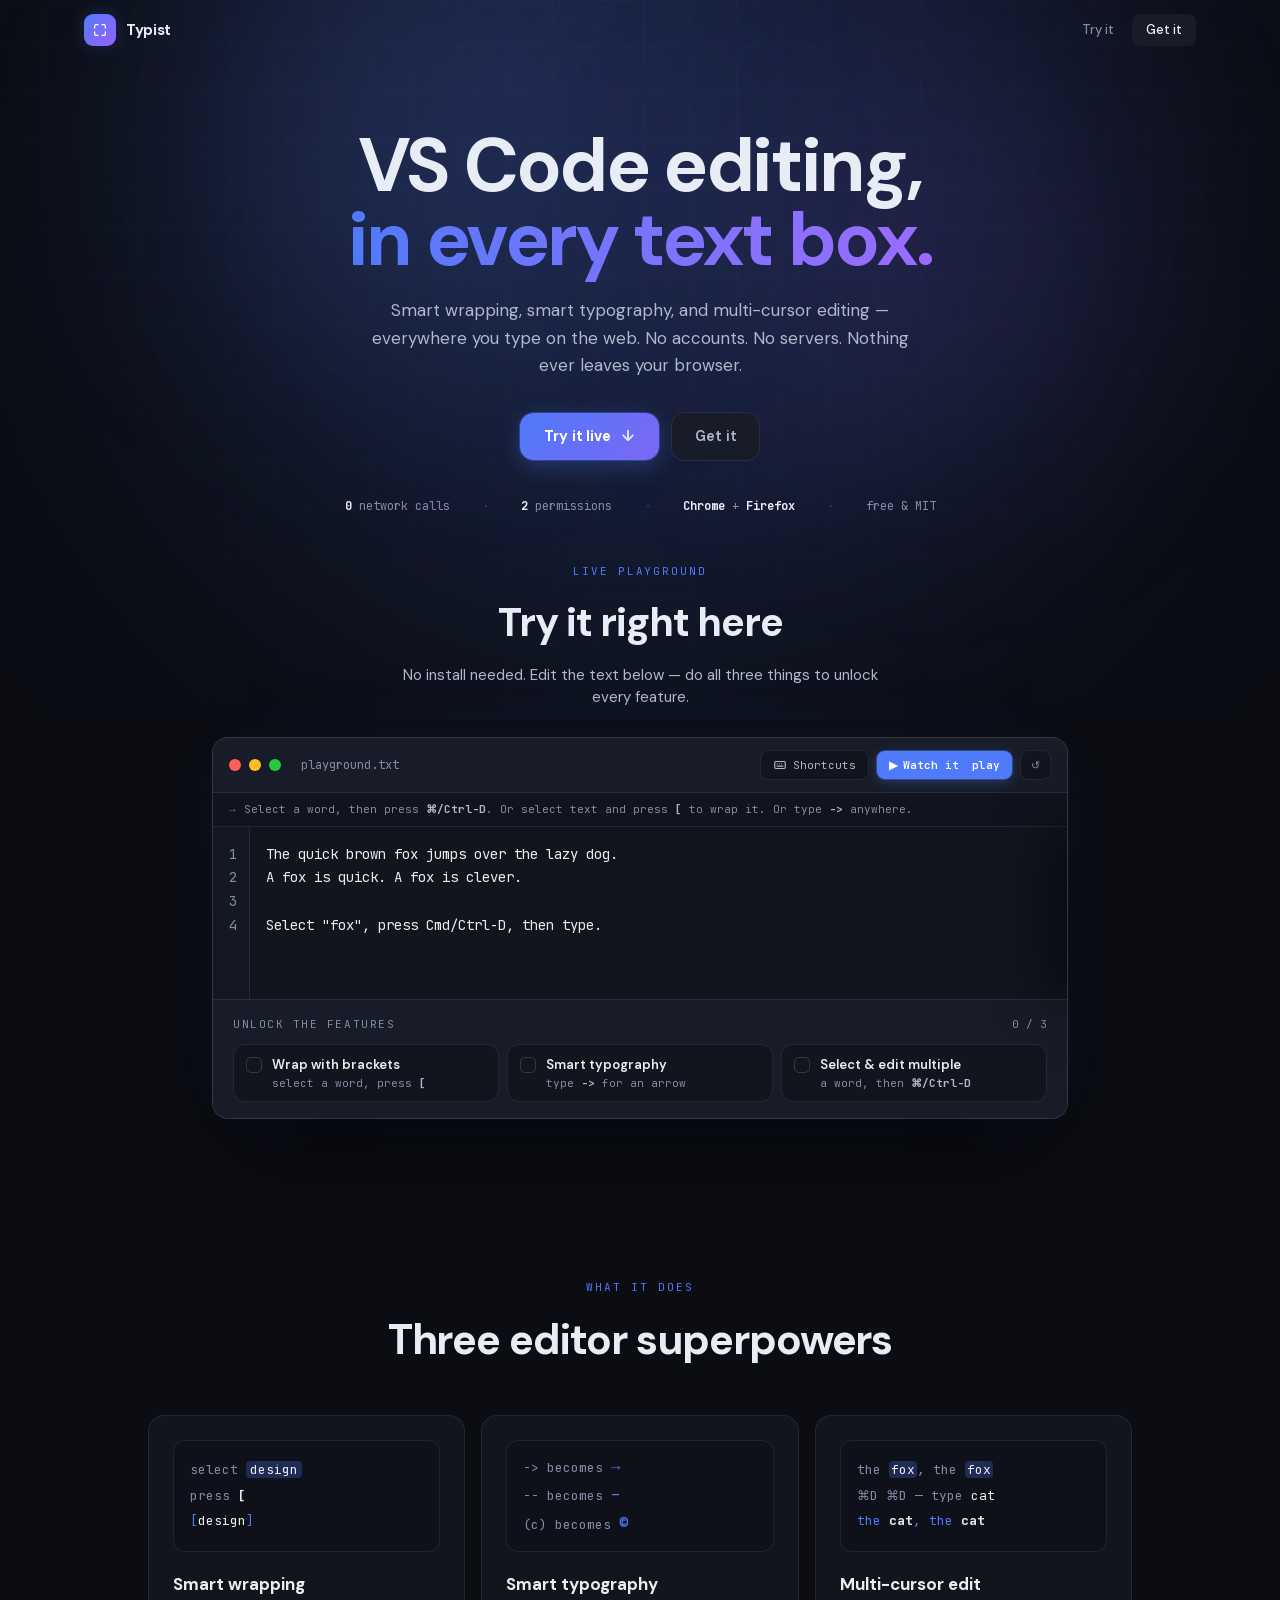
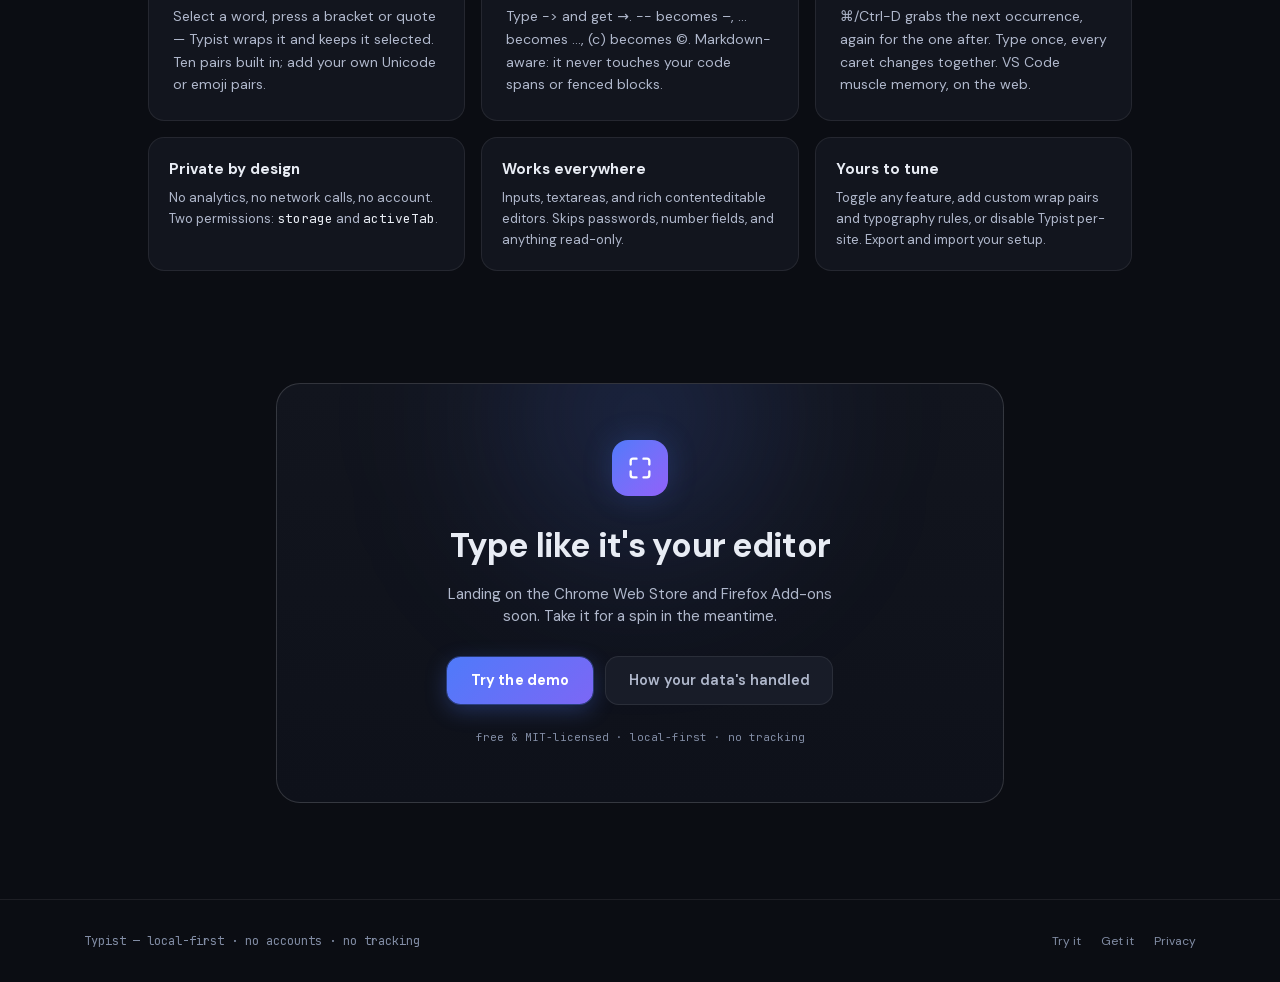
==== index.html @ 348fd944 "Deploy Typist landing page" ====
<!DOCTYPE html><html lang="en" class="scroll-smooth motion-reduce:scroll-auto"> <head><meta charset="utf-8"><meta name="viewport" content="width=device-width, initial-scale=1"><title>Typist — VS Code editing for every text box</title><meta name="description" content="A local-first browser extension that brings smart wrapping, smart typography, and multi-cursor editing to every text field on the web. Chrome + Firefox. No accounts, no tracking."><meta name="theme-color" content="#0b0d13"><meta name="color-scheme" content="dark"><link rel="canonical" href="https://typist.dananz.com/"><link rel="icon" type="image/svg+xml" href="/favicon.svg"><link rel="preload" as="font" type="font/woff2" href="/fonts/dm-sans.woff2" crossorigin><link rel="preload" as="font" type="font/woff2" href="/fonts/jetbrains-mono.woff2" crossorigin><meta property="og:type" content="website"><meta property="og:site_name" content="Typist"><meta property="og:url" content="https://typist.dananz.com/"><meta property="og:title" content="Typist — VS Code editing for every text box"><meta property="og:description" content="A local-first browser extension that brings smart wrapping, smart typography, and multi-cursor editing to every text field on the web. Chrome + Firefox. No accounts, no tracking."><meta property="og:image" content="https://typist.dananz.com/og.png"><meta property="og:image:type" content="image/png"><meta property="og:image:width" content="1200"><meta property="og:image:height" content="630"><meta property="og:image:alt" content="Typist — VS Code editing for every text box"><meta name="twitter:card" content="summary_large_image"><meta name="twitter:title" content="Typist — VS Code editing for every text box"><meta name="twitter:description" content="A local-first browser extension that brings smart wrapping, smart typography, and multi-cursor editing to every text field on the web. Chrome + Firefox. No accounts, no tracking."><meta name="twitter:image" content="https://typist.dananz.com/og.png"><script type="application/ld+json">{"@context":"https://schema.org","@type":"SoftwareApplication","name":"Typist","applicationCategory":"BrowserApplication","operatingSystem":"Chrome, Firefox","description":"A local-first browser extension that brings smart wrapping, smart typography, and multi-cursor editing to every text field on the web. Chrome + Firefox. No accounts, no tracking.","offers":{"@type":"Offer","price":"0","priceCurrency":"USD"}}</script><link rel="stylesheet" href="/_astro/Base.D3mKoc-8.css"><style>#demo-hl[data-astro-cid-tb5vpudz] mark{background:color-mix(in srgb,var(--color-accent) 32%,transparent);color:transparent;border-radius:3px;box-shadow:0 0 0 1px color-mix(in srgb,var(--color-accent) 45%,transparent)}.tp-task[data-astro-cid-tb5vpudz].is-done{border-color:color-mix(in srgb,var(--color-green) 38%,transparent);background:var(--color-green-soft)}.tp-task[data-astro-cid-tb5vpudz].is-done .tp-check[data-astro-cid-tb5vpudz]{background:var(--color-green);border-color:var(--color-green);color:#06231a;animation:tickPop .35s cubic-bezier(.34,1.56,.64,1)}.tp-task[data-astro-cid-tb5vpudz].is-done .tp-task-title[data-astro-cid-tb5vpudz]{color:var(--color-green)}#demo-tasks[data-astro-cid-tb5vpudz].all-done .tp-task[data-astro-cid-tb5vpudz]{opacity:.5;filter:saturate(.7)}.demo-keycap[data-astro-cid-tb5vpudz]{font-family:var(--font-mono);font-size:12px;color:var(--color-text-bright);background:var(--color-surface-3);border:1px solid var(--color-line-strong);border-radius:7px;padding:4px 8px;box-shadow:0 2px 6px #00000059,inset 0 1px #ffffff0f;animation:keyPop .3s ease both}.tp-mini-cta[data-astro-cid-tb5vpudz]{display:inline-flex;align-items:center;border-radius:.6rem;padding:.5rem .85rem;font-size:13px;font-weight:700;color:#fff;background:linear-gradient(135deg,var(--color-accent),#9061f9);box-shadow:0 4px 16px #4f7afa4d;transition:transform .2s}.tp-mini-cta[data-astro-cid-tb5vpudz]:hover{transform:translateY(-2px)}.tp-feature[data-astro-cid-j7pv25f6]:hover{box-shadow:0 1px #ffffff0d inset,0 24px 50px -28px #000000b3,0 0 40px -20px var(--color-accent-glow)}.tp-cta[data-astro-cid-j7pv25f6]{display:inline-flex;align-items:center;gap:.6rem;border-radius:.85rem;padding:.8rem 1.5rem;font-weight:700;font-size:14.5px;letter-spacing:.01em;color:#fff;background:linear-gradient(135deg,var(--color-accent),#7c67f5);box-shadow:0 0 0 1px #4f7afa59,0 6px 22px #4f7afa4d,0 1px 3px #0003;transition:transform .2s,box-shadow .2s,filter .2s}.tp-cta[data-astro-cid-j7pv25f6]:hover{transform:translateY(-2px);filter:brightness(1.08);box-shadow:0 0 0 1px #4f7afa73,0 10px 32px #4f7afa66,0 2px 6px #0000004d}.tp-cta[data-astro-cid-j7pv25f6]:active{transform:translateY(0)}.tp-cta-ghost[data-astro-cid-j7pv25f6]{display:inline-flex;align-items:center;gap:.5rem;border-radius:.85rem;padding:.8rem 1.4rem;font-weight:600;font-size:14.5px;color:var(--color-text);background:var(--color-surface-2);border:1px solid var(--color-line);transition:transform .2s,border-color .2s,color .2s}.tp-cta-ghost[data-astro-cid-j7pv25f6]:hover{border-color:var(--color-accent);color:var(--color-text-bright);transform:translateY(-2px)}
</style></head> <body class="relative overflow-x-hidden"> <!-- Ambient glow blooms --> <div class="pointer-events-none fixed inset-x-0 top-0 z-0 h-[720px] overflow-hidden"> <div class="absolute left-1/2 -top-64 h-[880px] w-[880px] -translate-x-1/2 rounded-full bg-accent/20 blur-[140px]"></div> <div class="absolute left-[16%] -top-24 h-[440px] w-[440px] rounded-full bg-accent-soft/12 blur-[120px]"></div> <div class="absolute right-[12%] top-16 h-[380px] w-[380px] rounded-full bg-[#9061f9]/10 blur-[120px]"></div> </div> <!-- Faint grid, radially masked --> <div class="pointer-events-none fixed inset-0 z-0 [background-image:linear-gradient(rgba(79,122,250,0.05)_1px,transparent_1px),linear-gradient(90deg,rgba(79,122,250,0.05)_1px,transparent_1px)] [background-size:46px_46px] [mask-image:radial-gradient(circle_at_50%_0%,#000_0%,transparent_72%)]"></div> <!-- Nav --> <nav data-nav class="fixed inset-x-0 top-0 z-50 transition-[background-color,backdrop-filter,border-color] duration-500 ease-[cubic-bezier(0.22,0.61,0.36,1)] border-b border-transparent"> <div class="mx-auto flex max-w-6xl items-center justify-between px-5 py-3.5"> <a href="#top" class="group flex items-center gap-2.5" aria-label="Typist home"> <span class="grid h-8 w-8 place-items-center rounded-[9px] bg-gradient-to-br from-accent to-[#9061f9] shadow-[0_0_18px_var(--color-accent-glow)]"> <svg viewBox="0 0 24 24" class="h-4 w-4" fill="none" stroke="#fff" stroke-width="2" stroke-linecap="round" stroke-linejoin="round"> <path d="M9 4H6a2 2 0 0 0-2 2v3M9 20H6a2 2 0 0 1-2-2v-3M15 4h3a2 2 0 0 1 2 2v3M15 20h3a2 2 0 0 0 2-2v-3"></path> </svg> </span> <span class="text-[15px] font-bold tracking-tight text-text-bright">Typist</span> </a> <div class="flex items-center gap-1.5 text-[13px] font-medium text-text-dim"> <a href="#try" class="rounded-lg px-3 py-1.5 transition-colors hover:text-text-bright">Try it</a> <a href="#get" class="rounded-lg bg-surface-2 px-3.5 py-1.5 text-text-bright transition-colors hover:bg-surface-3">Get it</a> </div> </div> </nav> <main class="relative z-10">   <header id="top" class="relative mx-auto max-w-4xl px-5 pb-2 pt-28 text-center sm:pt-32" data-astro-cid-j7pv25f6> <h1 class="animate-[fadeUp_0.7s_ease_0.05s_both] mx-auto max-w-3xl text-[clamp(2.5rem,7vw,4.7rem)] font-bold leading-[0.99] tracking-[-0.035em] text-text-bright" data-astro-cid-j7pv25f6>
VS Code editing,<br data-astro-cid-j7pv25f6> <span class="bg-gradient-to-r from-accent to-[#9a6bff] bg-clip-text text-transparent" data-astro-cid-j7pv25f6>in every text box.</span> </h1> <p class="animate-[fadeUp_0.7s_ease_0.16s_both] mx-auto mt-5 max-w-xl text-[16px] leading-relaxed text-text sm:text-[17px]" data-astro-cid-j7pv25f6>
Smart wrapping, smart typography, and multi-cursor editing — everywhere you
      type on the web. No accounts. No servers. Nothing ever leaves your browser.
</p> <div class="animate-[fadeUp_0.7s_ease_0.26s_both] mt-8 flex flex-wrap items-center justify-center gap-3" data-astro-cid-j7pv25f6> <a href="#try" class="tp-cta" data-astro-cid-j7pv25f6>
Try it live
<span class="opacity-80" data-astro-cid-j7pv25f6>↓</span> </a> <a href="#get" class="tp-cta-ghost" data-astro-cid-j7pv25f6>Get it</a> </div> <!-- stat proof strip --> <div class="animate-[fadeUp_0.7s_ease_0.36s_both] mt-9 flex flex-wrap items-center justify-center gap-x-8 gap-y-2 font-mono text-[12px] text-text-dim" data-astro-cid-j7pv25f6> <span data-astro-cid-j7pv25f6><b class="text-text-bright" data-astro-cid-j7pv25f6>0</b> network calls</span> <span class="text-line-strong" data-astro-cid-j7pv25f6>·</span> <span data-astro-cid-j7pv25f6><b class="text-text-bright" data-astro-cid-j7pv25f6>2</b> permissions</span> <span class="text-line-strong" data-astro-cid-j7pv25f6>·</span> <span data-astro-cid-j7pv25f6><b class="text-text-bright" data-astro-cid-j7pv25f6>Chrome</b> + <b class="text-text-bright" data-astro-cid-j7pv25f6>Firefox</b></span> <span class="text-line-strong" data-astro-cid-j7pv25f6>·</span> <span data-astro-cid-j7pv25f6>free &amp; MIT</span> </div> </header> <section id="try" class="relative z-10 mx-auto max-w-4xl px-5 pb-16 pt-6 sm:pt-10" data-astro-cid-tb5vpudz> <div class="mb-7 text-center" data-reveal data-astro-cid-tb5vpudz> <p class="mb-3 font-mono text-[11px] uppercase tracking-[0.18em] text-accent" data-astro-cid-tb5vpudz>Live playground</p> <h2 class="text-[clamp(26px,4vw,40px)] font-bold tracking-tight text-text-bright" data-astro-cid-tb5vpudz>
Try it right here
</h2> <p class="mx-auto mt-3 max-w-lg text-[15px] text-text" data-astro-cid-tb5vpudz>
No install needed. Edit the text below — do all three things to unlock every feature.
</p> </div> <div data-reveal class="overflow-hidden rounded-2xl border border-line-strong bg-surface shadow-[0_1px_0_rgba(255,255,255,0.04)_inset,0_40px_90px_-30px_rgba(0,0,0,0.8),0_0_70px_-30px_var(--color-accent-glow)]" data-astro-cid-tb5vpudz> <!-- window chrome / toolbar --> <div class="flex items-center gap-2 border-b border-line bg-surface-2 px-4 py-3" data-astro-cid-tb5vpudz> <span class="h-3 w-3 rounded-full bg-[#ff5f57]" data-astro-cid-tb5vpudz></span> <span class="h-3 w-3 rounded-full bg-[#febc2e]" data-astro-cid-tb5vpudz></span> <span class="h-3 w-3 rounded-full bg-[#28c840]" data-astro-cid-tb5vpudz></span> <span class="ms-3 hidden font-mono text-[12px] text-text-dim sm:inline" data-astro-cid-tb5vpudz>playground.txt</span> <div class="ms-auto flex items-center gap-2" data-astro-cid-tb5vpudz> <button id="demo-cheats-open" class="flex items-center gap-1.5 whitespace-nowrap rounded-lg border border-line bg-surface px-3 py-1.5 font-mono text-[11px] text-text transition-colors hover:border-line-strong hover:text-text-bright" data-astro-cid-tb5vpudz> <svg viewBox="0 0 24 24" class="h-3.5 w-3.5 flex-none" fill="none" stroke="currentColor" stroke-width="2" stroke-linecap="round" stroke-linejoin="round" data-astro-cid-tb5vpudz><rect x="3" y="6" width="18" height="12" rx="2" data-astro-cid-tb5vpudz></rect><path d="M7 10h.01M11 10h.01M15 10h.01M7 14h10" data-astro-cid-tb5vpudz></path></svg>
Shortcuts
</button> <button id="demo-play" class="flex items-center gap-1.5 whitespace-nowrap rounded-lg bg-accent px-3 py-1.5 font-mono text-[11px] font-semibold text-white shadow-[0_0_0_1px_rgba(79,122,250,0.4),0_3px_12px_rgba(79,122,250,0.3)] transition-all hover:bg-accent-soft hover:-translate-y-px" data-astro-cid-tb5vpudz>▶ <span class="hidden sm:inline" data-astro-cid-tb5vpudz>Watch it&nbsp;</span>play</button> <button id="demo-reset" class="rounded-lg border border-line bg-surface px-2.5 py-1.5 font-mono text-[11px] text-text-dim transition-colors hover:border-line-strong hover:text-text-bright" aria-label="Reset playground" data-astro-cid-tb5vpudz>↺</button> </div> </div> <!-- helper strip --> <div class="flex items-center gap-2 border-b border-line bg-surface/60 px-4 py-2 font-mono text-[11px] text-text-dim" data-astro-cid-tb5vpudz> <span class="text-accent" data-astro-cid-tb5vpudz>→</span> <span data-astro-cid-tb5vpudz>Select a word, then press <b class="text-text" data-astro-cid-tb5vpudz>⌘/Ctrl-D</b>. Or select text and press <b class="text-text" data-astro-cid-tb5vpudz>[</b> to wrap it. Or type <b class="text-text" data-astro-cid-tb5vpudz>-&gt;</b> anywhere.</span> </div> <!-- editor: gutter + surface --> <div id="demo-editor" class="relative flex h-[172px]" data-astro-cid-tb5vpudz> <div id="demo-gutter" aria-hidden="true" class="select-none overflow-hidden whitespace-pre border-e border-line bg-surface-2/40 py-4 pe-3 ps-4 text-end font-mono text-[14px] leading-[1.7] text-text-dim" data-astro-cid-tb5vpudz>1</div> <div class="relative flex-1" data-astro-cid-tb5vpudz> <div id="demo-hl" aria-hidden="true" class="pointer-events-none absolute inset-0 overflow-auto whitespace-pre p-4 font-mono text-[14px] leading-[1.7] text-transparent" data-astro-cid-tb5vpudz></div> <label for="demo-ta" class="sr-only" data-astro-cid-tb5vpudz>Interactive Typist playground editor</label> <textarea id="demo-ta" spellcheck="false" autocomplete="off" autocapitalize="off" wrap="off" class="absolute inset-0 resize-none overflow-auto whitespace-pre border-0 bg-transparent p-4 font-mono text-[14px] leading-[1.7] text-text-bright caret-accent outline-none focus-visible:ring-2 focus-visible:ring-inset focus-visible:ring-accent/40" data-astro-cid-tb5vpudz></textarea> <div id="demo-keys" class="pointer-events-none absolute bottom-3 end-4 flex gap-1.5" data-astro-cid-tb5vpudz></div> </div> <!-- shortcuts sidebar --> <div id="demo-cheats-bg" class="pointer-events-none absolute inset-0 z-10 bg-black/40 opacity-0 transition-opacity duration-300" data-astro-cid-tb5vpudz></div> <aside id="demo-cheats" class="absolute inset-y-0 end-0 z-20 flex w-[310px] max-w-[86%] translate-x-full flex-col border-s border-line-strong bg-surface-2 shadow-[-20px_0_50px_rgba(0,0,0,0.5)] transition-transform duration-300 motion-reduce:transition-none" data-astro-cid-tb5vpudz> <div class="flex items-center justify-between border-b border-line px-4 py-3" data-astro-cid-tb5vpudz> <span class="font-mono text-[11px] uppercase tracking-[0.14em] text-text-dim" data-astro-cid-tb5vpudz>Keyboard cheatsheet</span> <button id="demo-cheats-close" class="grid h-6 w-6 place-items-center rounded-md text-text-dim transition-colors hover:bg-surface-3 hover:text-text-bright" aria-label="Close shortcuts" data-astro-cid-tb5vpudz>✕</button> </div> <ul class="flex-1 overflow-auto p-2" data-astro-cid-tb5vpudz> <li class="rounded-lg px-3 py-2.5 transition-colors hover:bg-surface" data-astro-cid-tb5vpudz> <span class="block text-[12.5px] font-semibold text-text-bright" data-astro-cid-tb5vpudz>Wrap a selection</span> <span class="mt-0.5 block font-mono text-[12px] leading-relaxed text-accent" data-astro-cid-tb5vpudz>[  (  {  &lt;  &quot;  &#39;  `  *  _  ~</span> </li><li class="rounded-lg px-3 py-2.5 transition-colors hover:bg-surface" data-astro-cid-tb5vpudz> <span class="block text-[12.5px] font-semibold text-text-bright" data-astro-cid-tb5vpudz>Arrow · dash · ellipsis</span> <span class="mt-0.5 block font-mono text-[12px] leading-relaxed text-accent" data-astro-cid-tb5vpudz>-&gt;   --   ...</span> </li><li class="rounded-lg px-3 py-2.5 transition-colors hover:bg-surface" data-astro-cid-tb5vpudz> <span class="block text-[12.5px] font-semibold text-text-bright" data-astro-cid-tb5vpudz>Symbols</span> <span class="mt-0.5 block font-mono text-[12px] leading-relaxed text-accent" data-astro-cid-tb5vpudz>(c)  (r)  (tm)  =&gt;  &lt;=  &gt;=  !=</span> </li><li class="rounded-lg px-3 py-2.5 transition-colors hover:bg-surface" data-astro-cid-tb5vpudz> <span class="block text-[12.5px] font-semibold text-text-bright" data-astro-cid-tb5vpudz>Add next occurrence</span> <span class="mt-0.5 block font-mono text-[12px] leading-relaxed text-accent" data-astro-cid-tb5vpudz>⌘D  ·  Ctrl-D</span> </li><li class="rounded-lg px-3 py-2.5 transition-colors hover:bg-surface" data-astro-cid-tb5vpudz> <span class="block text-[12.5px] font-semibold text-text-bright" data-astro-cid-tb5vpudz>Edit every cursor</span> <span class="mt-0.5 block font-mono text-[12px] leading-relaxed text-accent" data-astro-cid-tb5vpudz>just type after ⌘D</span> </li><li class="rounded-lg px-3 py-2.5 transition-colors hover:bg-surface" data-astro-cid-tb5vpudz> <span class="block text-[12.5px] font-semibold text-text-bright" data-astro-cid-tb5vpudz>Cancel multi-cursor</span> <span class="mt-0.5 block font-mono text-[12px] leading-relaxed text-accent" data-astro-cid-tb5vpudz>Esc  ·  click  ·  arrows</span> </li> </ul> </aside> </div> <!-- checklist --> <div class="border-t border-line bg-surface-2 px-4 py-4 sm:px-5" data-astro-cid-tb5vpudz> <div class="mb-3 flex items-center justify-between" data-astro-cid-tb5vpudz> <span class="font-mono text-[11px] uppercase tracking-[0.14em] text-text-dim" data-astro-cid-tb5vpudz>Unlock the features</span> <span id="demo-progress" class="font-mono text-[11px] tabular-nums text-text-dim" data-astro-cid-tb5vpudz>0 / 3</span> </div> <ul id="demo-tasks" class="grid gap-2 sm:grid-cols-3" data-astro-cid-tb5vpudz> <li data-task="wrap" class="tp-task group flex items-start gap-2.5 rounded-xl border border-line bg-surface px-3 py-2.5 transition-all" data-astro-cid-tb5vpudz> <span class="tp-check mt-0.5 grid h-4 w-4 flex-none place-items-center rounded-[5px] border border-line-strong text-transparent transition-colors" data-astro-cid-tb5vpudz> <svg viewBox="0 0 16 16" class="h-3 w-3" fill="none" stroke="currentColor" stroke-width="2.4" stroke-linecap="round" stroke-linejoin="round" data-astro-cid-tb5vpudz><path d="M3 8.5l3.2 3.2L13 5" data-astro-cid-tb5vpudz></path></svg> </span> <span data-astro-cid-tb5vpudz> <span class="tp-task-title block text-[13px] font-semibold text-text-bright" data-astro-cid-tb5vpudz>Wrap with brackets</span> <span class="block font-mono text-[11px] text-text-dim" data-astro-cid-tb5vpudz>select a word, press <b class="text-text" data-astro-cid-tb5vpudz>[</b></span> </span> </li> <li data-task="typo" class="tp-task group flex items-start gap-2.5 rounded-xl border border-line bg-surface px-3 py-2.5 transition-all" data-astro-cid-tb5vpudz> <span class="tp-check mt-0.5 grid h-4 w-4 flex-none place-items-center rounded-[5px] border border-line-strong text-transparent transition-colors" data-astro-cid-tb5vpudz> <svg viewBox="0 0 16 16" class="h-3 w-3" fill="none" stroke="currentColor" stroke-width="2.4" stroke-linecap="round" stroke-linejoin="round" data-astro-cid-tb5vpudz><path d="M3 8.5l3.2 3.2L13 5" data-astro-cid-tb5vpudz></path></svg> </span> <span data-astro-cid-tb5vpudz> <span class="tp-task-title block text-[13px] font-semibold text-text-bright" data-astro-cid-tb5vpudz>Smart typography</span> <span class="block font-mono text-[11px] text-text-dim" data-astro-cid-tb5vpudz>type <b class="text-text" data-astro-cid-tb5vpudz>-&gt;</b> for an arrow</span> </span> </li> <li data-task="multi" class="tp-task group flex items-start gap-2.5 rounded-xl border border-line bg-surface px-3 py-2.5 transition-all" data-astro-cid-tb5vpudz> <span class="tp-check mt-0.5 grid h-4 w-4 flex-none place-items-center rounded-[5px] border border-line-strong text-transparent transition-colors" data-astro-cid-tb5vpudz> <svg viewBox="0 0 16 16" class="h-3 w-3" fill="none" stroke="currentColor" stroke-width="2.4" stroke-linecap="round" stroke-linejoin="round" data-astro-cid-tb5vpudz><path d="M3 8.5l3.2 3.2L13 5" data-astro-cid-tb5vpudz></path></svg> </span> <span data-astro-cid-tb5vpudz> <span class="tp-task-title block text-[13px] font-semibold text-text-bright" data-astro-cid-tb5vpudz>Select &amp; edit multiple</span> <span class="block font-mono text-[11px] text-text-dim" data-astro-cid-tb5vpudz>a word, then <b class="text-text" data-astro-cid-tb5vpudz>⌘/Ctrl-D</b></span> </span> </li> </ul> <!-- completion --> <div id="demo-done" class="mt-3 hidden items-center gap-3 rounded-xl border border-accent/40 bg-gradient-to-r from-accent/12 to-[#9061f9]/12 px-4 py-3" style="box-shadow: 0 0 0 1px rgba(79,122,250,0.15), 0 0 28px -6px var(--color-accent-glow)" data-astro-cid-tb5vpudz> <span class="grid h-8 w-8 flex-none place-items-center rounded-lg bg-gradient-to-br from-accent to-[#9061f9] text-white" data-astro-cid-tb5vpudz> <svg viewBox="0 0 24 24" class="h-4 w-4" fill="none" stroke="currentColor" stroke-width="2.6" stroke-linecap="round" stroke-linejoin="round" data-astro-cid-tb5vpudz><path d="M4 12.5l5 5L20 6" data-astro-cid-tb5vpudz></path></svg> </span> <div class="flex-1" data-astro-cid-tb5vpudz> <p class="text-[14px] font-bold text-text-bright" data-astro-cid-tb5vpudz>You're a Typist.</p> <p class="text-[12px] text-text-dim" data-astro-cid-tb5vpudz>That was all three. Now imagine it in every text box on the web.</p> </div> <a href="#get" class="tp-mini-cta flex-none" data-astro-cid-tb5vpudz>Get it →</a> </div> </div> </div> </section>  <script type="module" src="/_astro/Demo.astro_astro_type_script_index_0_lang.BzMo-uSx.js"></script>  <section id="features" class="relative mx-auto max-w-5xl px-5 py-16 sm:py-24" data-astro-cid-j7pv25f6> <div class="mb-11 text-center" data-reveal data-astro-cid-j7pv25f6> <p class="mb-3 font-mono text-[11px] uppercase tracking-[0.18em] text-accent" data-astro-cid-j7pv25f6>What it does</p> <h2 class="text-[clamp(26px,4vw,42px)] font-bold tracking-tight text-text-bright" data-astro-cid-j7pv25f6>
Three editor superpowers
</h2> </div> <div class="grid gap-4 md:grid-cols-3" data-astro-cid-j7pv25f6> <article data-reveal style="--reveal-delay:0ms" class="tp-feature group flex flex-col rounded-2xl border border-line bg-surface p-6 transition-all duration-300 hover:-translate-y-1 hover:border-accent/40" data-astro-cid-j7pv25f6> <div class="mb-5 h-28 overflow-hidden rounded-xl border border-line bg-bg-2 p-4 font-mono text-[13px]" data-astro-cid-j7pv25f6> <div class="flex h-full flex-col justify-center gap-1.5 text-text" data-astro-cid-j7pv25f6> <span class="text-text-dim" data-astro-cid-j7pv25f6>select <span class="rounded bg-accent/25 px-1 text-text-bright" data-astro-cid-j7pv25f6>design</span></span> <span class="text-text-dim" data-astro-cid-j7pv25f6>press <b class="text-text-bright" data-astro-cid-j7pv25f6>[</b></span> <span class="text-accent" data-astro-cid-j7pv25f6>[<span class="text-text-bright" data-astro-cid-j7pv25f6>design</span>]</span> </div>   </div> <h3 class="mb-2 text-[17px] font-bold text-text-bright" data-astro-cid-j7pv25f6>Smart wrapping</h3> <p class="text-[14px] leading-relaxed text-text" data-astro-cid-j7pv25f6>Select a word, press a bracket or quote — Typist wraps it and keeps it selected. Ten pairs built in; add your own Unicode or emoji pairs.</p> </article><article data-reveal style="--reveal-delay:70ms" class="tp-feature group flex flex-col rounded-2xl border border-line bg-surface p-6 transition-all duration-300 hover:-translate-y-1 hover:border-accent/40" data-astro-cid-j7pv25f6> <div class="mb-5 h-28 overflow-hidden rounded-xl border border-line bg-bg-2 p-4 font-mono text-[13px]" data-astro-cid-j7pv25f6>  <div class="flex h-full flex-col justify-center gap-1.5 text-text" data-astro-cid-j7pv25f6> <span data-astro-cid-j7pv25f6><span class="text-text-dim" data-astro-cid-j7pv25f6>-&gt;</span> <span class="text-text-dim" data-astro-cid-j7pv25f6>becomes</span> <span class="text-accent text-[15px]" data-astro-cid-j7pv25f6>→</span></span> <span data-astro-cid-j7pv25f6><span class="text-text-dim" data-astro-cid-j7pv25f6>--</span> <span class="text-text-dim" data-astro-cid-j7pv25f6>becomes</span> <span class="text-accent text-[15px]" data-astro-cid-j7pv25f6>–</span></span> <span data-astro-cid-j7pv25f6><span class="text-text-dim" data-astro-cid-j7pv25f6>(c)</span> <span class="text-text-dim" data-astro-cid-j7pv25f6>becomes</span> <span class="text-accent text-[15px]" data-astro-cid-j7pv25f6>©</span></span> </div>  </div> <h3 class="mb-2 text-[17px] font-bold text-text-bright" data-astro-cid-j7pv25f6>Smart typography</h3> <p class="text-[14px] leading-relaxed text-text" data-astro-cid-j7pv25f6>Type -&gt; and get →. -- becomes –, ... becomes …, (c) becomes ©. Markdown-aware: it never touches your code spans or fenced blocks.</p> </article><article data-reveal style="--reveal-delay:140ms" class="tp-feature group flex flex-col rounded-2xl border border-line bg-surface p-6 transition-all duration-300 hover:-translate-y-1 hover:border-accent/40" data-astro-cid-j7pv25f6> <div class="mb-5 h-28 overflow-hidden rounded-xl border border-line bg-bg-2 p-4 font-mono text-[13px]" data-astro-cid-j7pv25f6>   <div class="flex h-full flex-col justify-center gap-1.5" data-astro-cid-j7pv25f6> <span class="text-text-dim" data-astro-cid-j7pv25f6>the <span class="rounded bg-accent/25 px-0.5 text-text-bright" data-astro-cid-j7pv25f6>fox</span>, the <span class="rounded bg-accent/25 px-0.5 text-text-bright" data-astro-cid-j7pv25f6>fox</span></span> <span class="text-text-dim" data-astro-cid-j7pv25f6>⌘D ⌘D — type <span class="text-text-bright" data-astro-cid-j7pv25f6>cat</span></span> <span class="text-accent" data-astro-cid-j7pv25f6>the <b class="text-text-bright" data-astro-cid-j7pv25f6>cat</b>, the <b class="text-text-bright" data-astro-cid-j7pv25f6>cat</b></span> </div> </div> <h3 class="mb-2 text-[17px] font-bold text-text-bright" data-astro-cid-j7pv25f6>Multi-cursor edit</h3> <p class="text-[14px] leading-relaxed text-text" data-astro-cid-j7pv25f6>⌘/Ctrl-D grabs the next occurrence, again for the one after. Type once, every caret changes together. VS Code muscle memory, on the web.</p> </article> </div> <!-- secondary row --> <div class="mt-4 grid gap-4 sm:grid-cols-3" data-astro-cid-j7pv25f6> <div data-reveal class="rounded-2xl border border-line bg-surface p-5" data-astro-cid-j7pv25f6> <h3 class="mb-1.5 text-[15px] font-bold text-text-bright" data-astro-cid-j7pv25f6>Private by design</h3> <p class="text-[13px] leading-relaxed text-text" data-astro-cid-j7pv25f6>No analytics, no network calls, no account. Two permissions: <span class="font-mono text-text-bright" data-astro-cid-j7pv25f6>storage</span> and <span class="font-mono text-text-bright" data-astro-cid-j7pv25f6>activeTab</span>.</p> </div> <div data-reveal style="--reveal-delay:70ms" class="rounded-2xl border border-line bg-surface p-5" data-astro-cid-j7pv25f6> <h3 class="mb-1.5 text-[15px] font-bold text-text-bright" data-astro-cid-j7pv25f6>Works everywhere</h3> <p class="text-[13px] leading-relaxed text-text" data-astro-cid-j7pv25f6>Inputs, textareas, and rich contenteditable editors. Skips passwords, number fields, and anything read-only.</p> </div> <div data-reveal style="--reveal-delay:140ms" class="rounded-2xl border border-line bg-surface p-5" data-astro-cid-j7pv25f6> <h3 class="mb-1.5 text-[15px] font-bold text-text-bright" data-astro-cid-j7pv25f6>Yours to tune</h3> <p class="text-[13px] leading-relaxed text-text" data-astro-cid-j7pv25f6>Toggle any feature, add custom wrap pairs and typography rules, or disable Typist per-site. Export and import your setup.</p> </div> </div> </section>  <section id="get" class="relative mx-auto max-w-3xl px-5 pb-24 pt-4" data-astro-cid-j7pv25f6> <div data-reveal class="relative overflow-hidden rounded-3xl border border-line-strong bg-gradient-to-b from-surface to-bg-2 px-6 py-14 text-center" data-astro-cid-j7pv25f6> <div class="pointer-events-none absolute inset-x-0 -top-24 mx-auto h-64 w-64 rounded-full bg-accent/20 blur-[90px]" data-astro-cid-j7pv25f6></div> <div class="relative" data-astro-cid-j7pv25f6> <span class="mx-auto mb-6 grid h-14 w-14 place-items-center rounded-2xl bg-gradient-to-br from-accent to-[#9061f9] shadow-[0_0_30px_var(--color-accent-glow)]" style="animation: logoPulse 4s ease-in-out infinite" data-astro-cid-j7pv25f6> <svg viewBox="0 0 24 24" class="h-7 w-7" fill="none" stroke="#fff" stroke-width="2" stroke-linecap="round" stroke-linejoin="round" data-astro-cid-j7pv25f6> <path d="M9 4H6a2 2 0 0 0-2 2v3M9 20H6a2 2 0 0 1-2-2v-3M15 4h3a2 2 0 0 1 2 2v3M15 20h3a2 2 0 0 0 2-2v-3" data-astro-cid-j7pv25f6></path> </svg> </span> <h2 class="mx-auto max-w-md text-[clamp(24px,4vw,34px)] font-bold tracking-tight text-text-bright" data-astro-cid-j7pv25f6>
Type like it's your editor
</h2> <p class="mx-auto mt-3 max-w-sm text-[15px] text-text" data-astro-cid-j7pv25f6>
Landing on the Chrome Web Store and Firefox Add-ons soon. Take it for a
          spin in the meantime.
</p> <div class="mt-7 flex flex-wrap items-center justify-center gap-3" data-astro-cid-j7pv25f6> <a href="#try" class="tp-cta" data-astro-cid-j7pv25f6>Try the demo</a> <a href="/privacy" class="tp-cta-ghost" data-astro-cid-j7pv25f6>How your data's handled</a> </div> <p class="mt-6 font-mono text-[11px] text-text-dim" data-astro-cid-j7pv25f6>free &amp; MIT-licensed · local-first · no tracking</p> </div> </div> </section>  </main> <footer class="relative z-10 border-t border-line"> <div class="mx-auto flex max-w-6xl flex-col items-center justify-between gap-3 px-5 py-8 text-[12px] text-text-dim sm:flex-row"> <span class="font-mono">Typist — local-first · no accounts · no tracking</span> <div class="flex items-center gap-5"> <a href="#try" class="transition-colors hover:text-text-bright">Try it</a> <a href="#get" class="transition-colors hover:text-text-bright">Get it</a> <a href="/privacy" class="transition-colors hover:text-text-bright">Privacy</a> </div> </div> </footer> <!-- Nav blur on scroll --> <script>
      ;(function () {
        var nav = document.querySelector("[data-nav]")
        if (!nav) return
        var update = function () {
          var s = window.scrollY > 6
          nav.classList.toggle("bg-bg/70", s)
          nav.classList.toggle("backdrop-blur-xl", s)
          nav.classList.toggle("border-line", s)
          nav.classList.toggle("border-transparent", !s)
        }
        update()
        window.addEventListener("scroll", update, { passive: true })
      })()
    </script> <!-- Reveal on scroll --> <script>
      ;(function () {
        var els = Array.prototype.slice.call(document.querySelectorAll("[data-reveal]"))
        if (!els.length) return
        if (!("IntersectionObserver" in window) || matchMedia("(prefers-reduced-motion: reduce)").matches) {
          els.forEach(function (el) { el.classList.add("is-visible") })
          return
        }
        var io = new IntersectionObserver(
          function (entries) {
            entries.forEach(function (e) {
              if (!e.isIntersecting) return
              e.target.classList.add("is-visible")
              io.unobserve(e.target)
            })
          },
          { threshold: 0.14, rootMargin: "0px 0px -8% 0px" },
        )
        requestAnimationFrame(function () {
          requestAnimationFrame(function () {
            els.forEach(function (el) { io.observe(el) })
          })
        })
      })()
    </script> </body> </html>
---- _astro/Base.D3mKoc-8.css ----
@layer properties{@supports (((-webkit-hyphens:none)) and (not (margin-trim:inline))) or ((-moz-orient:inline) and (not (color:rgb(from red r g b)))){*,:before,:after,::backdrop{--tw-translate-x:0;--tw-translate-y:0;--tw-translate-z:0;--tw-rotate-x:initial;--tw-rotate-y:initial;--tw-rotate-z:initial;--tw-skew-x:initial;--tw-skew-y:initial;--tw-space-y-reverse:0;--tw-border-style:solid;--tw-gradient-position:initial;--tw-gradient-from:#0000;--tw-gradient-via:#0000;--tw-gradient-to:#0000;--tw-gradient-stops:initial;--tw-gradient-via-stops:initial;--tw-gradient-from-position:0%;--tw-gradient-via-position:50%;--tw-gradient-to-position:100%;--tw-leading:initial;--tw-font-weight:initial;--tw-tracking:initial;--tw-ordinal:initial;--tw-slashed-zero:initial;--tw-numeric-figure:initial;--tw-numeric-spacing:initial;--tw-numeric-fraction:initial;--tw-shadow:0 0 #0000;--tw-shadow-color:initial;--tw-shadow-alpha:100%;--tw-inset-shadow:0 0 #0000;--tw-inset-shadow-color:initial;--tw-inset-shadow-alpha:100%;--tw-ring-color:initial;--tw-ring-shadow:0 0 #0000;--tw-inset-ring-color:initial;--tw-inset-ring-shadow:0 0 #0000;--tw-ring-inset:initial;--tw-ring-offset-width:0px;--tw-ring-offset-color:#fff;--tw-ring-offset-shadow:0 0 #0000;--tw-blur:initial;--tw-brightness:initial;--tw-contrast:initial;--tw-grayscale:initial;--tw-hue-rotate:initial;--tw-invert:initial;--tw-opacity:initial;--tw-saturate:initial;--tw-sepia:initial;--tw-drop-shadow:initial;--tw-drop-shadow-color:initial;--tw-drop-shadow-alpha:100%;--tw-drop-shadow-size:initial;--tw-backdrop-blur:initial;--tw-backdrop-brightness:initial;--tw-backdrop-contrast:initial;--tw-backdrop-grayscale:initial;--tw-backdrop-hue-rotate:initial;--tw-backdrop-invert:initial;--tw-backdrop-opacity:initial;--tw-backdrop-saturate:initial;--tw-backdrop-sepia:initial;--tw-duration:initial;--tw-ease:initial}}}@layer theme{:root,:host{--font-sans:"DM Sans", -apple-system, system-ui, sans-serif;--font-mono:"JetBrains Mono", ui-monospace, "SF Mono", Menlo, monospace;--color-black:#000;--color-white:#fff;--spacing:.25rem;--container-sm:24rem;--container-md:28rem;--container-lg:32rem;--container-xl:36rem;--container-2xl:42rem;--container-3xl:48rem;--container-4xl:56rem;--container-5xl:64rem;--container-6xl:72rem;--font-weight-medium:500;--font-weight-semibold:600;--font-weight-bold:700;--tracking-tight:-.025em;--leading-relaxed:1.625;--radius-md:.375rem;--radius-lg:.5rem;--radius-xl:.75rem;--radius-2xl:1rem;--radius-3xl:1.5rem;--ease-in-out:cubic-bezier(.4, 0, .2, 1);--blur-xl:24px;--default-transition-duration:.15s;--default-transition-timing-function:cubic-bezier(.4, 0, .2, 1);--default-font-family:var(--font-sans);--default-mono-font-family:var(--font-mono);--color-bg:#0b0d13;--color-bg-2:#0e111a;--color-surface:#12151e;--color-surface-2:#181c28;--color-surface-3:#1e2333;--color-line:#ffffff14;--color-line-strong:#ffffff26;--color-accent:#4f7afa;--color-accent-soft:#6189fb;--color-accent-glow:#4f7afa38;--color-green:#34d399;--color-green-soft:#34d39929;--color-text:#b0b8cc;--color-text-bright:#e8ecf4;--color-text-dim:#828da5}}@layer base{*,:after,:before,::backdrop{box-sizing:border-box;border:0 solid;margin:0;padding:0}::file-selector-button{box-sizing:border-box;border:0 solid;margin:0;padding:0}html,:host{-webkit-text-size-adjust:100%;tab-size:4;line-height:1.5;font-family:var(--default-font-family,ui-sans-serif, system-ui, sans-serif, "Apple Color Emoji", "Segoe UI Emoji", "Segoe UI Symbol", "Noto Color Emoji");font-feature-settings:var(--default-font-feature-settings,normal);font-variation-settings:var(--default-font-variation-settings,normal);-webkit-tap-highlight-color:transparent}hr{height:0;color:inherit;border-top-width:1px}abbr:where([title]){-webkit-text-decoration:underline dotted;text-decoration:underline dotted}h1,h2,h3,h4,h5,h6{font-size:inherit;font-weight:inherit}a{color:inherit;-webkit-text-decoration:inherit;text-decoration:inherit}b,strong{font-weight:bolder}code,kbd,samp,pre{font-family:var(--default-mono-font-family,ui-monospace, SFMono-Regular, Menlo, Monaco, Consolas, "Liberation Mono", "Courier New", monospace);font-feature-settings:var(--default-mono-font-feature-settings,normal);font-variation-settings:var(--default-mono-font-variation-settings,normal);font-size:1em}small{font-size:80%}sub,sup{vertical-align:baseline;font-size:75%;line-height:0;position:relative}sub{bottom:-.25em}sup{top:-.5em}table{text-indent:0;border-color:inherit;border-collapse:collapse}:-moz-focusring{outline:auto}progress{vertical-align:baseline}summary{display:list-item}ol,ul,menu{list-style:none}img,svg,video,canvas,audio,iframe,embed,object{vertical-align:middle;display:block}img,video{max-width:100%;height:auto}button,input,select,optgroup,textarea{font:inherit;font-feature-settings:inherit;font-variation-settings:inherit;letter-spacing:inherit;color:inherit;opacity:1;background-color:#0000;border-radius:0}::file-selector-button{font:inherit;font-feature-settings:inherit;font-variation-settings:inherit;letter-spacing:inherit;color:inherit;opacity:1;background-color:#0000;border-radius:0}:where(select:is([multiple],[size])) optgroup{font-weight:bolder}:where(select:is([multiple],[size])) optgroup option{padding-inline-start:20px}::file-selector-button{margin-inline-end:4px}::placeholder{opacity:1}@supports (not ((-webkit-appearance:-apple-pay-button))) or (contain-intrinsic-size:1px){::placeholder{color:currentColor}@supports (color:color-mix(in lab,red,red)){::placeholder{color:color-mix(in oklab,currentcolor 50%,transparent)}}}textarea{resize:vertical}::-webkit-search-decoration{-webkit-appearance:none}::-webkit-date-and-time-value{min-height:1lh;text-align:inherit}::-webkit-datetime-edit{display:inline-flex}::-webkit-datetime-edit-fields-wrapper{padding:0}::-webkit-datetime-edit{padding-block:0}::-webkit-datetime-edit-year-field{padding-block:0}::-webkit-datetime-edit-month-field{padding-block:0}::-webkit-datetime-edit-day-field{padding-block:0}::-webkit-datetime-edit-hour-field{padding-block:0}::-webkit-datetime-edit-minute-field{padding-block:0}::-webkit-datetime-edit-second-field{padding-block:0}::-webkit-datetime-edit-millisecond-field{padding-block:0}::-webkit-datetime-edit-meridiem-field{padding-block:0}::-webkit-calendar-picker-indicator{line-height:1}:-moz-ui-invalid{box-shadow:none}button,input:where([type=button],[type=reset],[type=submit]){appearance:button}::file-selector-button{appearance:button}::-webkit-inner-spin-button{height:auto}::-webkit-outer-spin-button{height:auto}[hidden]:where(:not([hidden=until-found])){display:none!important}}@layer components;@layer utilities{.pointer-events-auto{pointer-events:auto}.pointer-events-none{pointer-events:none}.sr-only{clip-path:inset(50%);white-space:nowrap;border-width:0;width:1px;height:1px;margin:-1px;padding:0;position:absolute;overflow:hidden}.absolute{position:absolute}.fixed{position:fixed}.relative{position:relative}.inset-0{inset:0}.inset-x-0{inset-inline:0}.inset-y-0{inset-block:0}.end-0{inset-inline-end:calc(var(--spacing) * 0)}.end-4{inset-inline-end:calc(var(--spacing) * 4)}.-top-24{top:calc(var(--spacing) * -24)}.-top-64{top:calc(var(--spacing) * -64)}.top-0{top:0}.top-16{top:calc(var(--spacing) * 16)}.right-\[12\%\]{right:12%}.bottom-3{bottom:calc(var(--spacing) * 3)}.left-1\/2{left:50%}.left-\[16\%\]{left:16%}.z-0{z-index:0}.z-10{z-index:10}.z-20{z-index:20}.z-50{z-index:50}.mx-auto{margin-inline:auto}.ms-3{margin-inline-start:calc(var(--spacing) * 3)}.ms-auto{margin-inline-start:auto}.mt-0\.5{margin-top:calc(var(--spacing) * .5)}.mt-3{margin-top:calc(var(--spacing) * 3)}.mt-4{margin-top:calc(var(--spacing) * 4)}.mt-5{margin-top:calc(var(--spacing) * 5)}.mt-6{margin-top:calc(var(--spacing) * 6)}.mt-7{margin-top:calc(var(--spacing) * 7)}.mt-8{margin-top:calc(var(--spacing) * 8)}.mt-9{margin-top:calc(var(--spacing) * 9)}.mt-10{margin-top:calc(var(--spacing) * 10)}.mb-1\.5{margin-bottom:calc(var(--spacing) * 1.5)}.mb-2{margin-bottom:calc(var(--spacing) * 2)}.mb-3{margin-bottom:calc(var(--spacing) * 3)}.mb-5{margin-bottom:calc(var(--spacing) * 5)}.mb-6{margin-bottom:calc(var(--spacing) * 6)}.mb-7{margin-bottom:calc(var(--spacing) * 7)}.mb-8{margin-bottom:calc(var(--spacing) * 8)}.mb-11{margin-bottom:calc(var(--spacing) * 11)}.block{display:block}.flex{display:flex}.grid{display:grid}.hidden{display:none}.inline-flex{display:inline-flex}.h-3{height:calc(var(--spacing) * 3)}.h-3\.5{height:calc(var(--spacing) * 3.5)}.h-4{height:calc(var(--spacing) * 4)}.h-6{height:calc(var(--spacing) * 6)}.h-7{height:calc(var(--spacing) * 7)}.h-8{height:calc(var(--spacing) * 8)}.h-14{height:calc(var(--spacing) * 14)}.h-28{height:calc(var(--spacing) * 28)}.h-64{height:calc(var(--spacing) * 64)}.h-\[172px\]{height:172px}.h-\[380px\]{height:380px}.h-\[440px\]{height:440px}.h-\[720px\]{height:720px}.h-\[880px\]{height:880px}.h-full{height:100%}.w-3{width:calc(var(--spacing) * 3)}.w-3\.5{width:calc(var(--spacing) * 3.5)}.w-4{width:calc(var(--spacing) * 4)}.w-6{width:calc(var(--spacing) * 6)}.w-7{width:calc(var(--spacing) * 7)}.w-8{width:calc(var(--spacing) * 8)}.w-14{width:calc(var(--spacing) * 14)}.w-64{width:calc(var(--spacing) * 64)}.w-\[310px\]{width:310px}.w-\[380px\]{width:380px}.w-\[440px\]{width:440px}.w-\[880px\]{width:880px}.max-w-2xl{max-width:var(--container-2xl)}.max-w-3xl{max-width:var(--container-3xl)}.max-w-4xl{max-width:var(--container-4xl)}.max-w-5xl{max-width:var(--container-5xl)}.max-w-6xl{max-width:var(--container-6xl)}.max-w-\[86\%\]{max-width:86%}.max-w-lg{max-width:var(--container-lg)}.max-w-md{max-width:var(--container-md)}.max-w-sm{max-width:var(--container-sm)}.max-w-xl{max-width:var(--container-xl)}.flex-1{flex:1}.flex-none{flex:none}.-translate-x-1\/2{--tw-translate-x: -50% ;translate:var(--tw-translate-x) var(--tw-translate-y)}.translate-x-full{--tw-translate-x:100%;translate:var(--tw-translate-x) var(--tw-translate-y)}.transform{transform:var(--tw-rotate-x,) var(--tw-rotate-y,) var(--tw-rotate-z,) var(--tw-skew-x,) var(--tw-skew-y,)}.animate-\[fadeUp_0\.7s_ease_0\.05s_both\]{animation:.7s 50ms both fadeUp}.animate-\[fadeUp_0\.7s_ease_0\.16s_both\]{animation:.7s .16s both fadeUp}.animate-\[fadeUp_0\.7s_ease_0\.26s_both\]{animation:.7s .26s both fadeUp}.animate-\[fadeUp_0\.7s_ease_0\.36s_both\]{animation:.7s .36s both fadeUp}.resize-none{resize:none}.flex-col{flex-direction:column}.flex-wrap{flex-wrap:wrap}.place-items-center{place-items:center}.items-center{align-items:center}.items-start{align-items:flex-start}.justify-between{justify-content:space-between}.justify-center{justify-content:center}.gap-1\.5{gap:calc(var(--spacing) * 1.5)}.gap-2{gap:calc(var(--spacing) * 2)}.gap-2\.5{gap:calc(var(--spacing) * 2.5)}.gap-3{gap:calc(var(--spacing) * 3)}.gap-4{gap:calc(var(--spacing) * 4)}.gap-5{gap:calc(var(--spacing) * 5)}:where(.space-y-8>:not(:last-child)){--tw-space-y-reverse:0;margin-block-start:calc(calc(var(--spacing) * 8) * var(--tw-space-y-reverse));margin-block-end:calc(calc(var(--spacing) * 8) * calc(1 - var(--tw-space-y-reverse)))}.gap-x-8{column-gap:calc(var(--spacing) * 8)}.gap-y-2{row-gap:calc(var(--spacing) * 2)}.overflow-auto{overflow:auto}.overflow-hidden{overflow:hidden}.overflow-x-hidden{overflow-x:hidden}.scroll-smooth{scroll-behavior:smooth}.rounded{border-radius:.25rem}.rounded-2xl{border-radius:var(--radius-2xl)}.rounded-3xl{border-radius:var(--radius-3xl)}.rounded-\[5px\]{border-radius:5px}.rounded-\[9px\]{border-radius:9px}.rounded-full{border-radius:3.40282e38px}.rounded-lg{border-radius:var(--radius-lg)}.rounded-md{border-radius:var(--radius-md)}.rounded-xl{border-radius:var(--radius-xl)}.border{border-style:var(--tw-border-style);border-width:1px}.border-0{border-style:var(--tw-border-style);border-width:0}.border-s{border-inline-start-style:var(--tw-border-style);border-inline-start-width:1px}.border-e{border-inline-end-style:var(--tw-border-style);border-inline-end-width:1px}.border-t{border-top-style:var(--tw-border-style);border-top-width:1px}.border-b{border-bottom-style:var(--tw-border-style);border-bottom-width:1px}.border-accent\/40{border-color:#4f7afa66}@supports (color:color-mix(in lab,red,red)){.border-accent\/40{border-color:color-mix(in oklab,var(--color-accent) 40%,transparent)}}.border-line{border-color:var(--color-line)}.border-line-strong{border-color:var(--color-line-strong)}.border-transparent{border-color:#0000}.bg-\[\#28c840\]{background-color:#28c840}.bg-\[\#9061f9\]\/10{background-color:#9061f91a}.bg-\[\#febc2e\]{background-color:#febc2e}.bg-\[\#ff5f57\]{background-color:#ff5f57}.bg-accent{background-color:var(--color-accent)}.bg-accent-soft\/12{background-color:#6189fb1f}@supports (color:color-mix(in lab,red,red)){.bg-accent-soft\/12{background-color:color-mix(in oklab,var(--color-accent-soft) 12%,transparent)}}.bg-accent\/20{background-color:#4f7afa33}@supports (color:color-mix(in lab,red,red)){.bg-accent\/20{background-color:color-mix(in oklab,var(--color-accent) 20%,transparent)}}.bg-accent\/25{background-color:#4f7afa40}@supports (color:color-mix(in lab,red,red)){.bg-accent\/25{background-color:color-mix(in oklab,var(--color-accent) 25%,transparent)}}.bg-bg-2{background-color:var(--color-bg-2)}.bg-bg\/70{background-color:#0b0d13b3}@supports (color:color-mix(in lab,red,red)){.bg-bg\/70{background-color:color-mix(in oklab,var(--color-bg) 70%,transparent)}}.bg-black\/40{background-color:#0006}@supports (color:color-mix(in lab,red,red)){.bg-black\/40{background-color:color-mix(in oklab,var(--color-black) 40%,transparent)}}.bg-surface{background-color:var(--color-surface)}.bg-surface-2{background-color:var(--color-surface-2)}.bg-surface-2\/40{background-color:#181c2866}@supports (color:color-mix(in lab,red,red)){.bg-surface-2\/40{background-color:color-mix(in oklab,var(--color-surface-2) 40%,transparent)}}.bg-surface\/60{background-color:#12151e99}@supports (color:color-mix(in lab,red,red)){.bg-surface\/60{background-color:color-mix(in oklab,var(--color-surface) 60%,transparent)}}.bg-transparent{background-color:#0000}.bg-gradient-to-b{--tw-gradient-position:to bottom in oklab;background-image:linear-gradient(var(--tw-gradient-stops))}.bg-gradient-to-br{--tw-gradient-position:to bottom right in oklab;background-image:linear-gradient(var(--tw-gradient-stops))}.bg-gradient-to-r{--tw-gradient-position:to right in oklab;background-image:linear-gradient(var(--tw-gradient-stops))}.\[background-image\:linear-gradient\(rgba\(79\,122\,250\,0\.05\)_1px\,transparent_1px\)\,linear-gradient\(90deg\,rgba\(79\,122\,250\,0\.05\)_1px\,transparent_1px\)\]{background-image:linear-gradient(#4f7afa0d 1px,#0000 1px),linear-gradient(90deg,#4f7afa0d 1px,#0000 1px)}.from-accent{--tw-gradient-from:var(--color-accent);--tw-gradient-stops:var(--tw-gradient-via-stops,var(--tw-gradient-position), var(--tw-gradient-from) var(--tw-gradient-from-position), var(--tw-gradient-to) var(--tw-gradient-to-position))}.from-accent\/12{--tw-gradient-from:#4f7afa1f}@supports (color:color-mix(in lab,red,red)){.from-accent\/12{--tw-gradient-from:color-mix(in oklab, var(--color-accent) 12%, transparent)}}.from-accent\/12{--tw-gradient-stops:var(--tw-gradient-via-stops,var(--tw-gradient-position), var(--tw-gradient-from) var(--tw-gradient-from-position), var(--tw-gradient-to) var(--tw-gradient-to-position))}.from-surface{--tw-gradient-from:var(--color-surface);--tw-gradient-stops:var(--tw-gradient-via-stops,var(--tw-gradient-position), var(--tw-gradient-from) var(--tw-gradient-from-position), var(--tw-gradient-to) var(--tw-gradient-to-position))}.to-\[\#9a6bff\]{--tw-gradient-to:#9a6bff;--tw-gradient-stops:var(--tw-gradient-via-stops,var(--tw-gradient-position), var(--tw-gradient-from) var(--tw-gradient-from-position), var(--tw-gradient-to) var(--tw-gradient-to-position))}.to-\[\#9061f9\]{--tw-gradient-to:#9061f9;--tw-gradient-stops:var(--tw-gradient-via-stops,var(--tw-gradient-position), var(--tw-gradient-from) var(--tw-gradient-from-position), var(--tw-gradient-to) var(--tw-gradient-to-position))}.to-\[\#9061f9\]\/12{--tw-gradient-to:oklab(61.9695% .0855395 -.198571/.12);--tw-gradient-stops:var(--tw-gradient-via-stops,var(--tw-gradient-position), var(--tw-gradient-from) var(--tw-gradient-from-position), var(--tw-gradient-to) var(--tw-gradient-to-position))}.to-bg-2{--tw-gradient-to:var(--color-bg-2);--tw-gradient-stops:var(--tw-gradient-via-stops,var(--tw-gradient-position), var(--tw-gradient-from) var(--tw-gradient-from-position), var(--tw-gradient-to) var(--tw-gradient-to-position))}.\[mask-image\:radial-gradient\(circle_at_50\%_0\%\,\#000_0\%\,transparent_72\%\)\]{-webkit-mask-image:radial-gradient(circle at 50% 0,#000 0%,#0000 72%);mask-image:radial-gradient(circle at 50% 0,#000,#0000 72%)}.\[background-size\:46px_46px\]{background-size:46px 46px}.bg-clip-text{-webkit-background-clip:text;background-clip:text}.p-2{padding:calc(var(--spacing) * 2)}.p-4{padding:calc(var(--spacing) * 4)}.p-5{padding:calc(var(--spacing) * 5)}.p-6{padding:calc(var(--spacing) * 6)}.px-0\.5{padding-inline:calc(var(--spacing) * .5)}.px-1{padding-inline:var(--spacing)}.px-2\.5{padding-inline:calc(var(--spacing) * 2.5)}.px-3{padding-inline:calc(var(--spacing) * 3)}.px-3\.5{padding-inline:calc(var(--spacing) * 3.5)}.px-4{padding-inline:calc(var(--spacing) * 4)}.px-5{padding-inline:calc(var(--spacing) * 5)}.px-6{padding-inline:calc(var(--spacing) * 6)}.py-1\.5{padding-block:calc(var(--spacing) * 1.5)}.py-2{padding-block:calc(var(--spacing) * 2)}.py-2\.5{padding-block:calc(var(--spacing) * 2.5)}.py-3{padding-block:calc(var(--spacing) * 3)}.py-3\.5{padding-block:calc(var(--spacing) * 3.5)}.py-4{padding-block:calc(var(--spacing) * 4)}.py-8{padding-block:calc(var(--spacing) * 8)}.py-14{padding-block:calc(var(--spacing) * 14)}.py-16{padding-block:calc(var(--spacing) * 16)}.ps-4{padding-inline-start:calc(var(--spacing) * 4)}.pe-3{padding-inline-end:calc(var(--spacing) * 3)}.pt-4{padding-top:calc(var(--spacing) * 4)}.pt-6{padding-top:calc(var(--spacing) * 6)}.pt-28{padding-top:calc(var(--spacing) * 28)}.pt-32{padding-top:calc(var(--spacing) * 32)}.pb-2{padding-bottom:calc(var(--spacing) * 2)}.pb-16{padding-bottom:calc(var(--spacing) * 16)}.pb-24{padding-bottom:calc(var(--spacing) * 24)}.text-center{text-align:center}.text-end{text-align:end}.font-mono{font-family:var(--font-mono)}.text-\[11px\]{font-size:11px}.text-\[12\.5px\]{font-size:12.5px}.text-\[12px\]{font-size:12px}.text-\[13px\]{font-size:13px}.text-\[14px\]{font-size:14px}.text-\[15px\]{font-size:15px}.text-\[16px\]{font-size:16px}.text-\[17px\]{font-size:17px}.text-\[clamp\(2\.5rem\,7vw\,4\.7rem\)\]{font-size:clamp(2.5rem,7vw,4.7rem)}.text-\[clamp\(24px\,4vw\,34px\)\]{font-size:clamp(24px,4vw,34px)}.text-\[clamp\(26px\,4vw\,40px\)\]{font-size:clamp(26px,4vw,40px)}.text-\[clamp\(26px\,4vw\,42px\)\]{font-size:clamp(26px,4vw,42px)}.text-\[clamp\(30px\,5vw\,44px\)\]{font-size:clamp(30px,5vw,44px)}.leading-\[0\.99\]{--tw-leading:.99;line-height:.99}.leading-\[1\.7\]{--tw-leading:1.7;line-height:1.7}.leading-relaxed{--tw-leading:var(--leading-relaxed);line-height:var(--leading-relaxed)}.font-bold{--tw-font-weight:var(--font-weight-bold);font-weight:var(--font-weight-bold)}.font-medium{--tw-font-weight:var(--font-weight-medium);font-weight:var(--font-weight-medium)}.font-semibold{--tw-font-weight:var(--font-weight-semibold);font-weight:var(--font-weight-semibold)}.tracking-\[-0\.035em\]{--tw-tracking:-.035em;letter-spacing:-.035em}.tracking-\[0\.14em\]{--tw-tracking:.14em;letter-spacing:.14em}.tracking-\[0\.18em\]{--tw-tracking:.18em;letter-spacing:.18em}.tracking-tight{--tw-tracking:var(--tracking-tight);letter-spacing:var(--tracking-tight)}.whitespace-nowrap{white-space:nowrap}.whitespace-pre{white-space:pre}.text-accent{color:var(--color-accent)}.text-line-strong{color:var(--color-line-strong)}.text-text{color:var(--color-text)}.text-text-bright{color:var(--color-text-bright)}.text-text-dim{color:var(--color-text-dim)}.text-transparent{color:#0000}.text-white{color:var(--color-white)}.uppercase{text-transform:uppercase}.tabular-nums{--tw-numeric-spacing:tabular-nums;font-variant-numeric:var(--tw-ordinal,) var(--tw-slashed-zero,) var(--tw-numeric-figure,) var(--tw-numeric-spacing,) var(--tw-numeric-fraction,)}.underline-offset-2{text-underline-offset:2px}.caret-accent{caret-color:var(--color-accent)}.opacity-0{opacity:0}.opacity-80{opacity:.8}.shadow-\[-20px_0_50px_rgba\(0\,0\,0\,0\.5\)\]{--tw-shadow:-20px 0 50px var(--tw-shadow-color,#00000080);box-shadow:var(--tw-inset-shadow),var(--tw-inset-ring-shadow),var(--tw-ring-offset-shadow),var(--tw-ring-shadow),var(--tw-shadow)}.shadow-\[0_0_0_1px_rgba\(79\,122\,250\,0\.4\)\,0_3px_12px_rgba\(79\,122\,250\,0\.3\)\]{--tw-shadow:0 0 0 1px var(--tw-shadow-color,#4f7afa66), 0 3px 12px var(--tw-shadow-color,#4f7afa4d);box-shadow:var(--tw-inset-shadow),var(--tw-inset-ring-shadow),var(--tw-ring-offset-shadow),var(--tw-ring-shadow),var(--tw-shadow)}.shadow-\[0_0_18px_var\(--color-accent-glow\)\]{--tw-shadow:0 0 18px var(--tw-shadow-color,var(--color-accent-glow));box-shadow:var(--tw-inset-shadow),var(--tw-inset-ring-shadow),var(--tw-ring-offset-shadow),var(--tw-ring-shadow),var(--tw-shadow)}.shadow-\[0_0_30px_var\(--color-accent-glow\)\]{--tw-shadow:0 0 30px var(--tw-shadow-color,var(--color-accent-glow));box-shadow:var(--tw-inset-shadow),var(--tw-inset-ring-shadow),var(--tw-ring-offset-shadow),var(--tw-ring-shadow),var(--tw-shadow)}.shadow-\[0_1px_0_rgba\(255\,255\,255\,0\.04\)_inset\,0_40px_90px_-30px_rgba\(0\,0\,0\,0\.8\)\,0_0_70px_-30px_var\(--color-accent-glow\)\]{--tw-shadow:0 1px 0 var(--tw-shadow-color,#ffffff0a) inset, 0 40px 90px -30px var(--tw-shadow-color,#000c), 0 0 70px -30px var(--tw-shadow-color,var(--color-accent-glow));box-shadow:var(--tw-inset-shadow),var(--tw-inset-ring-shadow),var(--tw-ring-offset-shadow),var(--tw-ring-shadow),var(--tw-shadow)}.blur{--tw-blur:blur(8px);filter:var(--tw-blur,) var(--tw-brightness,) var(--tw-contrast,) var(--tw-grayscale,) var(--tw-hue-rotate,) var(--tw-invert,) var(--tw-saturate,) var(--tw-sepia,) var(--tw-drop-shadow,)}.blur-\[90px\]{--tw-blur:blur(90px);filter:var(--tw-blur,) var(--tw-brightness,) var(--tw-contrast,) var(--tw-grayscale,) var(--tw-hue-rotate,) var(--tw-invert,) var(--tw-saturate,) var(--tw-sepia,) var(--tw-drop-shadow,)}.blur-\[120px\]{--tw-blur:blur(120px);filter:var(--tw-blur,) var(--tw-brightness,) var(--tw-contrast,) var(--tw-grayscale,) var(--tw-hue-rotate,) var(--tw-invert,) var(--tw-saturate,) var(--tw-sepia,) var(--tw-drop-shadow,)}.blur-\[140px\]{--tw-blur:blur(140px);filter:var(--tw-blur,) var(--tw-brightness,) var(--tw-contrast,) var(--tw-grayscale,) var(--tw-hue-rotate,) var(--tw-invert,) var(--tw-saturate,) var(--tw-sepia,) var(--tw-drop-shadow,)}.filter{filter:var(--tw-blur,) var(--tw-brightness,) var(--tw-contrast,) var(--tw-grayscale,) var(--tw-hue-rotate,) var(--tw-invert,) var(--tw-saturate,) var(--tw-sepia,) var(--tw-drop-shadow,)}.backdrop-blur-xl{--tw-backdrop-blur:blur(var(--blur-xl));-webkit-backdrop-filter:var(--tw-backdrop-blur,) var(--tw-backdrop-brightness,) var(--tw-backdrop-contrast,) var(--tw-backdrop-grayscale,) var(--tw-backdrop-hue-rotate,) var(--tw-backdrop-invert,) var(--tw-backdrop-opacity,) var(--tw-backdrop-saturate,) var(--tw-backdrop-sepia,);backdrop-filter:var(--tw-backdrop-blur,) var(--tw-backdrop-brightness,) var(--tw-backdrop-contrast,) var(--tw-backdrop-grayscale,) var(--tw-backdrop-hue-rotate,) var(--tw-backdrop-invert,) var(--tw-backdrop-opacity,) var(--tw-backdrop-saturate,) var(--tw-backdrop-sepia,)}.transition{transition-property:color,background-color,border-color,outline-color,text-decoration-color,fill,stroke,--tw-gradient-from,--tw-gradient-via,--tw-gradient-to,opacity,box-shadow,transform,translate,scale,rotate,filter,-webkit-backdrop-filter,backdrop-filter,display,content-visibility,overlay,pointer-events;transition-timing-function:var(--tw-ease,var(--default-transition-timing-function));transition-duration:var(--tw-duration,var(--default-transition-duration))}.transition-\[background-color\,backdrop-filter\,border-color\]{transition-property:background-color,-webkit-backdrop-filter,backdrop-filter,border-color;transition-timing-function:var(--tw-ease,var(--default-transition-timing-function));transition-duration:var(--tw-duration,var(--default-transition-duration))}.transition-all{transition-property:all;transition-timing-function:var(--tw-ease,var(--default-transition-timing-function));transition-duration:var(--tw-duration,var(--default-transition-duration))}.transition-colors{transition-property:color,background-color,border-color,outline-color,text-decoration-color,fill,stroke,--tw-gradient-from,--tw-gradient-via,--tw-gradient-to;transition-timing-function:var(--tw-ease,var(--default-transition-timing-function));transition-duration:var(--tw-duration,var(--default-transition-duration))}.transition-opacity{transition-property:opacity;transition-timing-function:var(--tw-ease,var(--default-transition-timing-function));transition-duration:var(--tw-duration,var(--default-transition-duration))}.transition-transform{transition-property:transform,translate,scale,rotate;transition-timing-function:var(--tw-ease,var(--default-transition-timing-function));transition-duration:var(--tw-duration,var(--default-transition-duration))}.duration-300{--tw-duration:.3s;transition-duration:.3s}.duration-500{--tw-duration:.5s;transition-duration:.5s}.ease-\[cubic-bezier\(0\.22\,0\.61\,0\.36\,1\)\]{--tw-ease:cubic-bezier(.22,.61,.36,1);transition-timing-function:cubic-bezier(.22,.61,.36,1)}.ease-in-out{--tw-ease:var(--ease-in-out);transition-timing-function:var(--ease-in-out)}.outline-none{--tw-outline-style:none;outline-style:none}.select-none{-webkit-user-select:none;user-select:none}@media(hover:hover){.hover\:-translate-y-1:hover{--tw-translate-y:calc(var(--spacing) * -1);translate:var(--tw-translate-x) var(--tw-translate-y)}.hover\:-translate-y-px:hover{--tw-translate-y:-1px;translate:var(--tw-translate-x) var(--tw-translate-y)}.hover\:border-accent\/40:hover{border-color:#4f7afa66}@supports (color:color-mix(in lab,red,red)){.hover\:border-accent\/40:hover{border-color:color-mix(in oklab,var(--color-accent) 40%,transparent)}}.hover\:border-line-strong:hover{border-color:var(--color-line-strong)}.hover\:bg-accent-soft:hover{background-color:var(--color-accent-soft)}.hover\:bg-surface:hover{background-color:var(--color-surface)}.hover\:bg-surface-3:hover{background-color:var(--color-surface-3)}.hover\:text-text-bright:hover{color:var(--color-text-bright)}.hover\:underline:hover{text-decoration-line:underline}}.focus-visible\:ring-2:focus-visible{--tw-ring-shadow:var(--tw-ring-inset,) 0 0 0 calc(2px + var(--tw-ring-offset-width)) var(--tw-ring-color,currentcolor);box-shadow:var(--tw-inset-shadow),var(--tw-inset-ring-shadow),var(--tw-ring-offset-shadow),var(--tw-ring-shadow),var(--tw-shadow)}.focus-visible\:ring-accent\/40:focus-visible{--tw-ring-color:#4f7afa66}@supports (color:color-mix(in lab,red,red)){.focus-visible\:ring-accent\/40:focus-visible{--tw-ring-color:color-mix(in oklab, var(--color-accent) 40%, transparent)}}.focus-visible\:ring-inset:focus-visible{--tw-ring-inset:inset}@media(prefers-reduced-motion:reduce){.motion-reduce\:scroll-auto{scroll-behavior:auto}.motion-reduce\:transition-none{transition-property:none}}@media(min-width:40rem){.sm\:inline{display:inline}.sm\:grid-cols-3{grid-template-columns:repeat(3,minmax(0,1fr))}.sm\:flex-row{flex-direction:row}.sm\:px-5{padding-inline:calc(var(--spacing) * 5)}.sm\:py-24{padding-block:calc(var(--spacing) * 24)}.sm\:pt-10{padding-top:calc(var(--spacing) * 10)}.sm\:pt-32{padding-top:calc(var(--spacing) * 32)}.sm\:pt-40{padding-top:calc(var(--spacing) * 40)}.sm\:text-\[17px\]{font-size:17px}}@media(min-width:48rem){.md\:grid-cols-3{grid-template-columns:repeat(3,minmax(0,1fr))}}}@font-face{font-family:DM Sans;font-weight:100 1000;font-display:swap;src:url(/fonts/dm-sans.woff2)format("woff2")}@font-face{font-family:JetBrains Mono;font-weight:100 800;font-display:swap;src:url(/fonts/jetbrains-mono.woff2)format("woff2")}html{color-scheme:dark;scroll-behavior:smooth}body{background:var(--color-bg);color:var(--color-text);font-family:var(--font-sans);-webkit-font-smoothing:antialiased;text-rendering:optimizelegibility}::selection{background:var(--color-accent-glow);color:var(--color-text-bright)}.font-mono,textarea,code,kbd{font-feature-settings:"liga" 0,"calt" 0}@keyframes fadeUp{0%{opacity:0;transform:translateY(20px)}to{opacity:1;transform:translateY(0)}}@keyframes logoPulse{0%,to{box-shadow:0 0 22px var(--color-accent-glow);transform:scale(1)}50%{box-shadow:0 0 34px var(--color-accent-glow);transform:scale(1.04)}}@keyframes pulseGlow{0%,to{opacity:.55;transform:scale(1)}50%{opacity:1;transform:scale(1.08)}}@keyframes keyPop{0%{opacity:0;transform:scale(.7)translateY(6px)}55%{opacity:1;transform:scale(1.1)translateY(-2px)}to{opacity:1;transform:scale(1)translateY(0)}}@keyframes keyFade{to{opacity:0;transform:scale(.9)translateY(-5px)}}@keyframes tickPop{0%{transform:scale(0)}60%{transform:scale(1.25)}to{transform:scale(1)}}@keyframes caretBlink{0%,49%{opacity:1}50%,to{opacity:0}}[data-reveal]{opacity:0;transition:opacity .64s cubic-bezier(.22,.61,.36,1),transform .64s cubic-bezier(.22,.61,.36,1);transition-delay:var(--reveal-delay,0s);transform:translateY(20px)}[data-reveal].is-visible{opacity:1;transform:translateY(0)}@media(prefers-reduced-motion:reduce){html{scroll-behavior:auto}[data-reveal]{opacity:1;transition:none;transform:none}*,:before,:after{animation-duration:.001ms!important;animation-iteration-count:1!important}}@property --tw-translate-x{syntax:"*";inherits:false;initial-value:0}@property --tw-translate-y{syntax:"*";inherits:false;initial-value:0}@property --tw-translate-z{syntax:"*";inherits:false;initial-value:0}@property --tw-rotate-x{syntax:"*";inherits:false}@property --tw-rotate-y{syntax:"*";inherits:false}@property --tw-rotate-z{syntax:"*";inherits:false}@property --tw-skew-x{syntax:"*";inherits:false}@property --tw-skew-y{syntax:"*";inherits:false}@property --tw-space-y-reverse{syntax:"*";inherits:false;initial-value:0}@property --tw-border-style{syntax:"*";inherits:false;initial-value:solid}@property --tw-gradient-position{syntax:"*";inherits:false}@property --tw-gradient-from{syntax:"<color>";inherits:false;initial-value:#0000}@property --tw-gradient-via{syntax:"<color>";inherits:false;initial-value:#0000}@property --tw-gradient-to{syntax:"<color>";inherits:false;initial-value:#0000}@property --tw-gradient-stops{syntax:"*";inherits:false}@property --tw-gradient-via-stops{syntax:"*";inherits:false}@property --tw-gradient-from-position{syntax:"<length-percentage>";inherits:false;initial-value:0%}@property --tw-gradient-via-position{syntax:"<length-percentage>";inherits:false;initial-value:50%}@property --tw-gradient-to-position{syntax:"<length-percentage>";inherits:false;initial-value:100%}@property --tw-leading{syntax:"*";inherits:false}@property --tw-font-weight{syntax:"*";inherits:false}@property --tw-tracking{syntax:"*";inherits:false}@property --tw-ordinal{syntax:"*";inherits:false}@property --tw-slashed-zero{syntax:"*";inherits:false}@property --tw-numeric-figure{syntax:"*";inherits:false}@property --tw-numeric-spacing{syntax:"*";inherits:false}@property --tw-numeric-fraction{syntax:"*";inherits:false}@property --tw-shadow{syntax:"*";inherits:false;initial-value:0 0 #0000}@property --tw-shadow-color{syntax:"*";inherits:false}@property --tw-shadow-alpha{syntax:"<percentage>";inherits:false;initial-value:100%}@property --tw-inset-shadow{syntax:"*";inherits:false;initial-value:0 0 #0000}@property --tw-inset-shadow-color{syntax:"*";inherits:false}@property --tw-inset-shadow-alpha{syntax:"<percentage>";inherits:false;initial-value:100%}@property --tw-ring-color{syntax:"*";inherits:false}@property --tw-ring-shadow{syntax:"*";inherits:false;initial-value:0 0 #0000}@property --tw-inset-ring-color{syntax:"*";inherits:false}@property --tw-inset-ring-shadow{syntax:"*";inherits:false;initial-value:0 0 #0000}@property --tw-ring-inset{syntax:"*";inherits:false}@property --tw-ring-offset-width{syntax:"<length>";inherits:false;initial-value:0}@property --tw-ring-offset-color{syntax:"*";inherits:false;initial-value:#fff}@property --tw-ring-offset-shadow{syntax:"*";inherits:false;initial-value:0 0 #0000}@property --tw-blur{syntax:"*";inherits:false}@property --tw-brightness{syntax:"*";inherits:false}@property --tw-contrast{syntax:"*";inherits:false}@property --tw-grayscale{syntax:"*";inherits:false}@property --tw-hue-rotate{syntax:"*";inherits:false}@property --tw-invert{syntax:"*";inherits:false}@property --tw-opacity{syntax:"*";inherits:false}@property --tw-saturate{syntax:"*";inherits:false}@property --tw-sepia{syntax:"*";inherits:false}@property --tw-drop-shadow{syntax:"*";inherits:false}@property --tw-drop-shadow-color{syntax:"*";inherits:false}@property --tw-drop-shadow-alpha{syntax:"<percentage>";inherits:false;initial-value:100%}@property --tw-drop-shadow-size{syntax:"*";inherits:false}@property --tw-backdrop-blur{syntax:"*";inherits:false}@property --tw-backdrop-brightness{syntax:"*";inherits:false}@property --tw-backdrop-contrast{syntax:"*";inherits:false}@property --tw-backdrop-grayscale{syntax:"*";inherits:false}@property --tw-backdrop-hue-rotate{syntax:"*";inherits:false}@property --tw-backdrop-invert{syntax:"*";inherits:false}@property --tw-backdrop-opacity{syntax:"*";inherits:false}@property --tw-backdrop-saturate{syntax:"*";inherits:false}@property --tw-backdrop-sepia{syntax:"*";inherits:false}@property --tw-duration{syntax:"*";inherits:false}@property --tw-ease{syntax:"*";inherits:false}
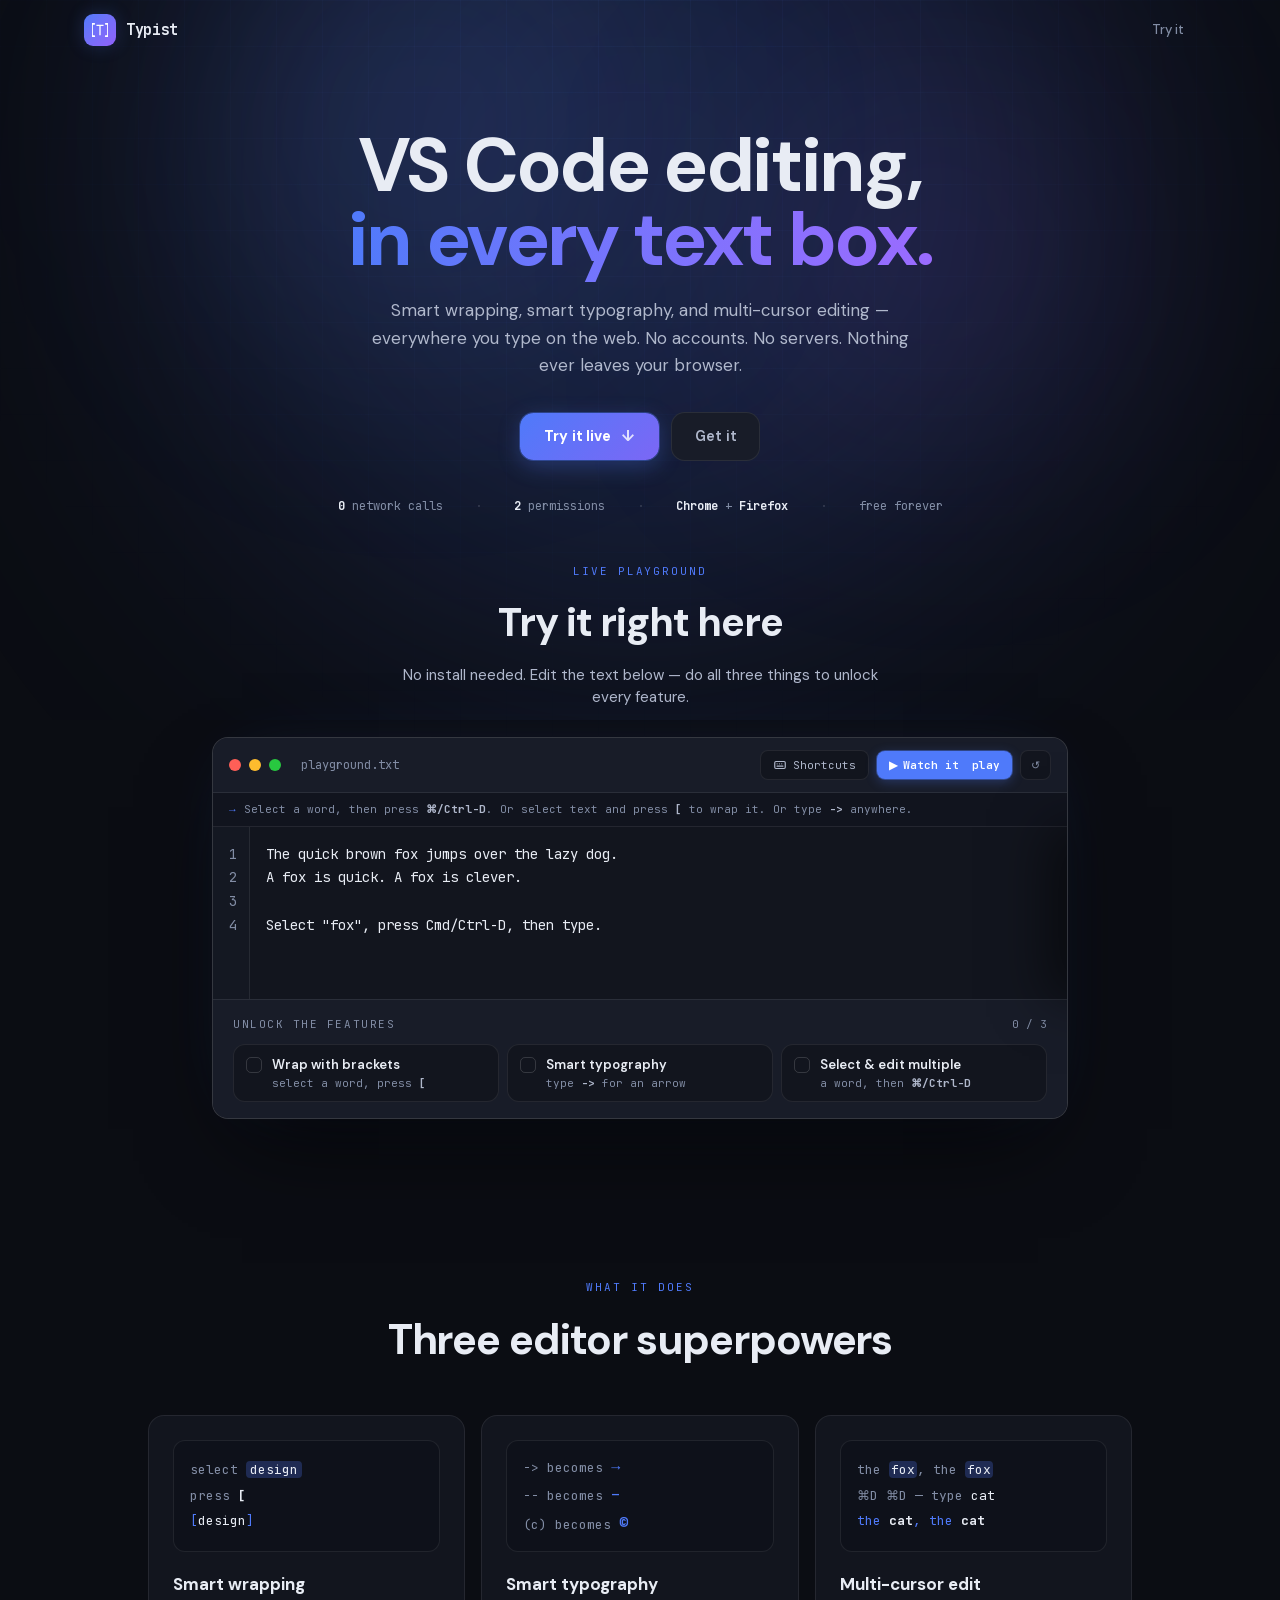
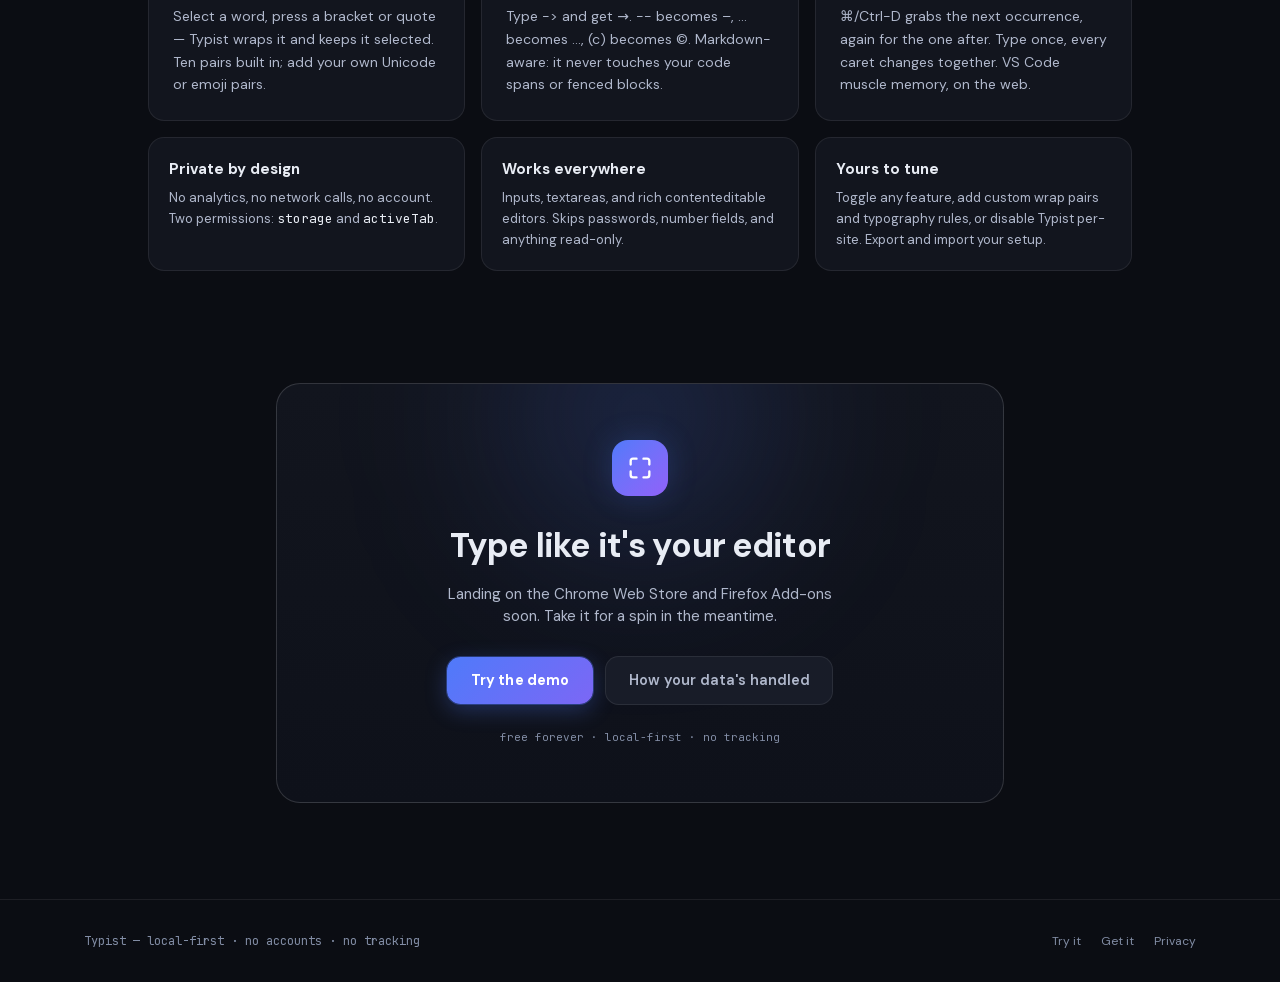
==== commit 1e9a061a: "site: new [T] icon + mono wordmark; drop open-source claims - favicon/nav: bracket-wrapped JetBrains" ====
--- a/index.html
+++ b/index.html
@@ -1,11 +1,11 @@
-<!DOCTYPE html><html lang="en" class="scroll-smooth motion-reduce:scroll-auto"> <head><meta charset="utf-8"><meta name="viewport" content="width=device-width, initial-scale=1"><title>Typist — VS Code editing for every text box</title><meta name="description" content="A local-first browser extension that brings smart wrapping, smart typography, and multi-cursor editing to every text field on the web. Chrome + Firefox. No accounts, no tracking."><meta name="theme-color" content="#0b0d13"><meta name="color-scheme" content="dark"><link rel="canonical" href="https://typist.dananz.com/"><link rel="icon" type="image/svg+xml" href="/favicon.svg"><link rel="preload" as="font" type="font/woff2" href="/fonts/dm-sans.woff2" crossorigin><link rel="preload" as="font" type="font/woff2" href="/fonts/jetbrains-mono.woff2" crossorigin><meta property="og:type" content="website"><meta property="og:site_name" content="Typist"><meta property="og:url" content="https://typist.dananz.com/"><meta property="og:title" content="Typist — VS Code editing for every text box"><meta property="og:description" content="A local-first browser extension that brings smart wrapping, smart typography, and multi-cursor editing to every text field on the web. Chrome + Firefox. No accounts, no tracking."><meta property="og:image" content="https://typist.dananz.com/og.png"><meta property="og:image:type" content="image/png"><meta property="og:image:width" content="1200"><meta property="og:image:height" content="630"><meta property="og:image:alt" content="Typist — VS Code editing for every text box"><meta name="twitter:card" content="summary_large_image"><meta name="twitter:title" content="Typist — VS Code editing for every text box"><meta name="twitter:description" content="A local-first browser extension that brings smart wrapping, smart typography, and multi-cursor editing to every text field on the web. Chrome + Firefox. No accounts, no tracking."><meta name="twitter:image" content="https://typist.dananz.com/og.png"><script type="application/ld+json">{"@context":"https://schema.org","@type":"SoftwareApplication","name":"Typist","applicationCategory":"BrowserApplication","operatingSystem":"Chrome, Firefox","description":"A local-first browser extension that brings smart wrapping, smart typography, and multi-cursor editing to every text field on the web. Chrome + Firefox. No accounts, no tracking.","offers":{"@type":"Offer","price":"0","priceCurrency":"USD"}}</script><link rel="stylesheet" href="/_astro/Base.D3mKoc-8.css"><style>#demo-hl[data-astro-cid-tb5vpudz] mark{background:color-mix(in srgb,var(--color-accent) 32%,transparent);color:transparent;border-radius:3px;box-shadow:0 0 0 1px color-mix(in srgb,var(--color-accent) 45%,transparent)}.tp-task[data-astro-cid-tb5vpudz].is-done{border-color:color-mix(in srgb,var(--color-green) 38%,transparent);background:var(--color-green-soft)}.tp-task[data-astro-cid-tb5vpudz].is-done .tp-check[data-astro-cid-tb5vpudz]{background:var(--color-green);border-color:var(--color-green);color:#06231a;animation:tickPop .35s cubic-bezier(.34,1.56,.64,1)}.tp-task[data-astro-cid-tb5vpudz].is-done .tp-task-title[data-astro-cid-tb5vpudz]{color:var(--color-green)}#demo-tasks[data-astro-cid-tb5vpudz].all-done .tp-task[data-astro-cid-tb5vpudz]{opacity:.5;filter:saturate(.7)}.demo-keycap[data-astro-cid-tb5vpudz]{font-family:var(--font-mono);font-size:12px;color:var(--color-text-bright);background:var(--color-surface-3);border:1px solid var(--color-line-strong);border-radius:7px;padding:4px 8px;box-shadow:0 2px 6px #00000059,inset 0 1px #ffffff0f;animation:keyPop .3s ease both}.tp-mini-cta[data-astro-cid-tb5vpudz]{display:inline-flex;align-items:center;border-radius:.6rem;padding:.5rem .85rem;font-size:13px;font-weight:700;color:#fff;background:linear-gradient(135deg,var(--color-accent),#9061f9);box-shadow:0 4px 16px #4f7afa4d;transition:transform .2s}.tp-mini-cta[data-astro-cid-tb5vpudz]:hover{transform:translateY(-2px)}.tp-feature[data-astro-cid-j7pv25f6]:hover{box-shadow:0 1px #ffffff0d inset,0 24px 50px -28px #000000b3,0 0 40px -20px var(--color-accent-glow)}.tp-cta[data-astro-cid-j7pv25f6]{display:inline-flex;align-items:center;gap:.6rem;border-radius:.85rem;padding:.8rem 1.5rem;font-weight:700;font-size:14.5px;letter-spacing:.01em;color:#fff;background:linear-gradient(135deg,var(--color-accent),#7c67f5);box-shadow:0 0 0 1px #4f7afa59,0 6px 22px #4f7afa4d,0 1px 3px #0003;transition:transform .2s,box-shadow .2s,filter .2s}.tp-cta[data-astro-cid-j7pv25f6]:hover{transform:translateY(-2px);filter:brightness(1.08);box-shadow:0 0 0 1px #4f7afa73,0 10px 32px #4f7afa66,0 2px 6px #0000004d}.tp-cta[data-astro-cid-j7pv25f6]:active{transform:translateY(0)}.tp-cta-ghost[data-astro-cid-j7pv25f6]{display:inline-flex;align-items:center;gap:.5rem;border-radius:.85rem;padding:.8rem 1.4rem;font-weight:600;font-size:14.5px;color:var(--color-text);background:var(--color-surface-2);border:1px solid var(--color-line);transition:transform .2s,border-color .2s,color .2s}.tp-cta-ghost[data-astro-cid-j7pv25f6]:hover{border-color:var(--color-accent);color:var(--color-text-bright);transform:translateY(-2px)}
-</style></head> <body class="relative overflow-x-hidden"> <!-- Ambient glow blooms --> <div class="pointer-events-none fixed inset-x-0 top-0 z-0 h-[720px] overflow-hidden"> <div class="absolute left-1/2 -top-64 h-[880px] w-[880px] -translate-x-1/2 rounded-full bg-accent/20 blur-[140px]"></div> <div class="absolute left-[16%] -top-24 h-[440px] w-[440px] rounded-full bg-accent-soft/12 blur-[120px]"></div> <div class="absolute right-[12%] top-16 h-[380px] w-[380px] rounded-full bg-[#9061f9]/10 blur-[120px]"></div> </div> <!-- Faint grid, radially masked --> <div class="pointer-events-none fixed inset-0 z-0 [background-image:linear-gradient(rgba(79,122,250,0.05)_1px,transparent_1px),linear-gradient(90deg,rgba(79,122,250,0.05)_1px,transparent_1px)] [background-size:46px_46px] [mask-image:radial-gradient(circle_at_50%_0%,#000_0%,transparent_72%)]"></div> <!-- Nav --> <nav data-nav class="fixed inset-x-0 top-0 z-50 transition-[background-color,backdrop-filter,border-color] duration-500 ease-[cubic-bezier(0.22,0.61,0.36,1)] border-b border-transparent"> <div class="mx-auto flex max-w-6xl items-center justify-between px-5 py-3.5"> <a href="#top" class="group flex items-center gap-2.5" aria-label="Typist home"> <span class="grid h-8 w-8 place-items-center rounded-[9px] bg-gradient-to-br from-accent to-[#9061f9] shadow-[0_0_18px_var(--color-accent-glow)]"> <svg viewBox="0 0 24 24" class="h-4 w-4" fill="none" stroke="#fff" stroke-width="2" stroke-linecap="round" stroke-linejoin="round"> <path d="M9 4H6a2 2 0 0 0-2 2v3M9 20H6a2 2 0 0 1-2-2v-3M15 4h3a2 2 0 0 1 2 2v3M15 20h3a2 2 0 0 0 2-2v-3"></path> </svg> </span> <span class="text-[15px] font-bold tracking-tight text-text-bright">Typist</span> </a> <div class="flex items-center gap-1.5 text-[13px] font-medium text-text-dim"> <a href="#try" class="rounded-lg px-3 py-1.5 transition-colors hover:text-text-bright">Try it</a> <a href="#get" class="rounded-lg bg-surface-2 px-3.5 py-1.5 text-text-bright transition-colors hover:bg-surface-3">Get it</a> </div> </div> </nav> <main class="relative z-10">   <header id="top" class="relative mx-auto max-w-4xl px-5 pb-2 pt-28 text-center sm:pt-32" data-astro-cid-j7pv25f6> <h1 class="animate-[fadeUp_0.7s_ease_0.05s_both] mx-auto max-w-3xl text-[clamp(2.5rem,7vw,4.7rem)] font-bold leading-[0.99] tracking-[-0.035em] text-text-bright" data-astro-cid-j7pv25f6>
+<!DOCTYPE html><html lang="en" class="scroll-smooth motion-reduce:scroll-auto"> <head><meta charset="utf-8"><meta name="viewport" content="width=device-width, initial-scale=1"><title>Typist — VS Code editing for every text box</title><meta name="description" content="A local-first browser extension that brings smart wrapping, smart typography, and multi-cursor editing to every text field on the web. Chrome + Firefox. No accounts, no tracking."><meta name="keywords" content="browser extension, text editor extension, VS Code shortcuts in browser, multi-cursor editing, smart typography, smart text wrapping, Cmd+D multi-cursor, Chrome extension, Firefox extension, textarea editor, rich text editing, developer productivity tool, writing tool, local-first, no tracking, keyboard shortcuts extension, code editor in browser, text field editing, smart quotes, auto-formatting"><meta name="author" content="Tomer Danan"><meta name="robots" content="index, follow"><meta name="theme-color" content="#0b0d13"><meta name="color-scheme" content="dark"><link rel="canonical" href="https://typist.dananz.com/"><link rel="icon" type="image/svg+xml" href="/favicon.svg"><link rel="preload" as="font" type="font/woff2" href="/fonts/dm-sans.woff2" crossorigin><link rel="preload" as="font" type="font/woff2" href="/fonts/jetbrains-mono.woff2" crossorigin><meta property="og:type" content="website"><meta property="og:site_name" content="Typist"><meta property="og:url" content="https://typist.dananz.com/"><meta property="og:title" content="Typist — VS Code editing for every text box"><meta property="og:description" content="A local-first browser extension that brings smart wrapping, smart typography, and multi-cursor editing to every text field on the web. Chrome + Firefox. No accounts, no tracking."><meta property="og:image" content="https://typist.dananz.com/og.png"><meta property="og:image:type" content="image/png"><meta property="og:image:width" content="1200"><meta property="og:image:height" content="630"><meta property="og:image:alt" content="Typist — VS Code editing for every text box"><meta name="twitter:card" content="summary_large_image"><meta name="twitter:title" content="Typist — VS Code editing for every text box"><meta name="twitter:description" content="A local-first browser extension that brings smart wrapping, smart typography, and multi-cursor editing to every text field on the web. Chrome + Firefox. No accounts, no tracking."><meta name="twitter:image" content="https://typist.dananz.com/og.png"><script type="application/ld+json">{"@context":"https://schema.org","@type":"SoftwareApplication","name":"Typist","applicationCategory":"BrowserApplication","operatingSystem":"Chrome, Firefox","description":"A local-first browser extension that brings smart wrapping, smart typography, and multi-cursor editing to every text field on the web. Chrome + Firefox. No accounts, no tracking.","url":"https://typist.dananz.com/","image":"https://typist.dananz.com/og.png","offers":{"@type":"Offer","price":"0","priceCurrency":"USD"},"author":{"@type":"Person","name":"Tomer Danan"},"keywords":"browser extension, text editor extension, VS Code shortcuts in browser, multi-cursor editing, smart typography, smart text wrapping, Cmd+D multi-cursor, Chrome extension, Firefox extension, textarea editor, rich text editing, developer productivity tool, writing tool, local-first, no tracking, keyboard shortcuts extension, code editor in browser, text field editing, smart quotes, auto-formatting"}</script><link rel="stylesheet" href="/_astro/Base.CoS_xqMw.css"><style>#demo-hl[data-astro-cid-tb5vpudz] mark{background:color-mix(in srgb,var(--color-accent) 32%,transparent);color:transparent;border-radius:3px;box-shadow:0 0 0 1px color-mix(in srgb,var(--color-accent) 45%,transparent)}.tp-task[data-astro-cid-tb5vpudz].is-done{border-color:color-mix(in srgb,var(--color-green) 38%,transparent);background:var(--color-green-soft)}.tp-task[data-astro-cid-tb5vpudz].is-done .tp-check[data-astro-cid-tb5vpudz]{background:var(--color-green);border-color:var(--color-green);color:#06231a;animation:tickPop .35s cubic-bezier(.34,1.56,.64,1)}.tp-task[data-astro-cid-tb5vpudz].is-done .tp-task-title[data-astro-cid-tb5vpudz]{color:var(--color-green)}#demo-tasks[data-astro-cid-tb5vpudz].all-done .tp-task[data-astro-cid-tb5vpudz]{opacity:.5;filter:saturate(.7)}.demo-keycap[data-astro-cid-tb5vpudz]{font-family:var(--font-mono);font-size:12px;color:var(--color-text-bright);background:var(--color-surface-3);border:1px solid var(--color-line-strong);border-radius:7px;padding:4px 8px;box-shadow:0 2px 6px #00000059,inset 0 1px #ffffff0f;animation:keyPop .3s ease both}.tp-mini-cta[data-astro-cid-tb5vpudz]{display:inline-flex;align-items:center;border-radius:.6rem;padding:.5rem .85rem;font-size:13px;font-weight:700;color:#fff;background:linear-gradient(135deg,var(--color-accent),#9061f9);box-shadow:0 4px 16px #4f7afa4d;transition:transform .2s}.tp-mini-cta[data-astro-cid-tb5vpudz]:hover{transform:translateY(-2px)}.tp-feature[data-astro-cid-j7pv25f6]:hover{box-shadow:0 1px #ffffff0d inset,0 24px 50px -28px #000000b3,0 0 40px -20px var(--color-accent-glow)}.tp-cta[data-astro-cid-j7pv25f6]{display:inline-flex;align-items:center;gap:.6rem;border-radius:.85rem;padding:.8rem 1.5rem;font-weight:700;font-size:14.5px;letter-spacing:.01em;color:#fff;background:linear-gradient(135deg,var(--color-accent),#7c67f5);box-shadow:0 0 0 1px #4f7afa59,0 6px 22px #4f7afa4d,0 1px 3px #0003;transition:transform .2s,box-shadow .2s,filter .2s}.tp-cta[data-astro-cid-j7pv25f6]:hover{transform:translateY(-2px);filter:brightness(1.08);box-shadow:0 0 0 1px #4f7afa73,0 10px 32px #4f7afa66,0 2px 6px #0000004d}.tp-cta[data-astro-cid-j7pv25f6]:active{transform:translateY(0)}.tp-cta-ghost[data-astro-cid-j7pv25f6]{display:inline-flex;align-items:center;gap:.5rem;border-radius:.85rem;padding:.8rem 1.4rem;font-weight:600;font-size:14.5px;color:var(--color-text);background:var(--color-surface-2);border:1px solid var(--color-line);transition:transform .2s,border-color .2s,color .2s}.tp-cta-ghost[data-astro-cid-j7pv25f6]:hover{border-color:var(--color-accent);color:var(--color-text-bright);transform:translateY(-2px)}
+</style></head> <body class="relative overflow-x-hidden"> <!-- Ambient glow blooms --> <div class="pointer-events-none fixed inset-x-0 top-0 z-0 h-[720px] overflow-hidden"> <div class="absolute left-1/2 -top-64 h-[880px] w-[880px] -translate-x-1/2 rounded-full bg-accent/20 blur-[140px]"></div> <div class="absolute left-[16%] -top-24 h-[440px] w-[440px] rounded-full bg-accent-soft/12 blur-[120px]"></div> <div class="absolute right-[12%] top-16 h-[380px] w-[380px] rounded-full bg-[#9061f9]/10 blur-[120px]"></div> </div> <!-- Faint grid, radially masked --> <div class="pointer-events-none fixed inset-0 z-0 [background-image:linear-gradient(rgba(79,122,250,0.05)_1px,transparent_1px),linear-gradient(90deg,rgba(79,122,250,0.05)_1px,transparent_1px)] [background-size:46px_46px] [mask-image:radial-gradient(circle_at_50%_0%,#000_0%,transparent_72%)]"></div> <!-- Nav --> <nav data-nav class="fixed inset-x-0 top-0 z-50 transition-[background-color,backdrop-filter,border-color] duration-500 ease-[cubic-bezier(0.22,0.61,0.36,1)] border-b border-transparent"> <div class="mx-auto flex max-w-6xl items-center justify-between px-5 py-3.5"> <a href="#top" class="group flex items-center gap-2.5" aria-label="Typist home"> <span class="grid h-8 w-8 place-items-center rounded-[9px] bg-gradient-to-br from-accent to-[#9061f9] shadow-[0_0_18px_var(--color-accent-glow)]"> <svg viewBox="120 120 272 272" class="h-4 w-4"> <g fill="none" stroke="#fff" stroke-width="30" stroke-linecap="round" stroke-linejoin="round"> <path d="M158 150 H120 V362 H158"></path> <path d="M354 150 H392 V362 H354"></path> </g> <path transform="translate(182.13 346) scale(0.24623 -0.24623)" fill="#fff" d="M255 0V649H55V731H545V649H345V0Z"></path> </svg> </span> <span class="font-mono text-[15px] font-bold tracking-tight text-text-bright">Typist</span> </a> <div class="flex items-center gap-1.5 text-[13px] font-medium text-text-dim"> <a href="#try" class="rounded-lg px-3 py-1.5 transition-colors hover:text-text-bright">Try it</a> </div> </div> </nav> <main class="relative z-10">   <header id="top" class="relative mx-auto max-w-4xl px-5 pb-2 pt-28 text-center sm:pt-32" data-astro-cid-j7pv25f6> <h1 class="animate-[fadeUp_0.7s_ease_0.05s_both] mx-auto max-w-3xl text-[clamp(2.5rem,7vw,4.7rem)] font-bold leading-[0.99] tracking-[-0.035em] text-text-bright" data-astro-cid-j7pv25f6>
 VS Code editing,<br data-astro-cid-j7pv25f6> <span class="bg-gradient-to-r from-accent to-[#9a6bff] bg-clip-text text-transparent" data-astro-cid-j7pv25f6>in every text box.</span> </h1> <p class="animate-[fadeUp_0.7s_ease_0.16s_both] mx-auto mt-5 max-w-xl text-[16px] leading-relaxed text-text sm:text-[17px]" data-astro-cid-j7pv25f6>
 Smart wrapping, smart typography, and multi-cursor editing — everywhere you
       type on the web. No accounts. No servers. Nothing ever leaves your browser.
 </p> <div class="animate-[fadeUp_0.7s_ease_0.26s_both] mt-8 flex flex-wrap items-center justify-center gap-3" data-astro-cid-j7pv25f6> <a href="#try" class="tp-cta" data-astro-cid-j7pv25f6>
 Try it live
-<span class="opacity-80" data-astro-cid-j7pv25f6>↓</span> </a> <a href="#get" class="tp-cta-ghost" data-astro-cid-j7pv25f6>Get it</a> </div> <!-- stat proof strip --> <div class="animate-[fadeUp_0.7s_ease_0.36s_both] mt-9 flex flex-wrap items-center justify-center gap-x-8 gap-y-2 font-mono text-[12px] text-text-dim" data-astro-cid-j7pv25f6> <span data-astro-cid-j7pv25f6><b class="text-text-bright" data-astro-cid-j7pv25f6>0</b> network calls</span> <span class="text-line-strong" data-astro-cid-j7pv25f6>·</span> <span data-astro-cid-j7pv25f6><b class="text-text-bright" data-astro-cid-j7pv25f6>2</b> permissions</span> <span class="text-line-strong" data-astro-cid-j7pv25f6>·</span> <span data-astro-cid-j7pv25f6><b class="text-text-bright" data-astro-cid-j7pv25f6>Chrome</b> + <b class="text-text-bright" data-astro-cid-j7pv25f6>Firefox</b></span> <span class="text-line-strong" data-astro-cid-j7pv25f6>·</span> <span data-astro-cid-j7pv25f6>free &amp; MIT</span> </div> </header> <section id="try" class="relative z-10 mx-auto max-w-4xl px-5 pb-16 pt-6 sm:pt-10" data-astro-cid-tb5vpudz> <div class="mb-7 text-center" data-reveal data-astro-cid-tb5vpudz> <p class="mb-3 font-mono text-[11px] uppercase tracking-[0.18em] text-accent" data-astro-cid-tb5vpudz>Live playground</p> <h2 class="text-[clamp(26px,4vw,40px)] font-bold tracking-tight text-text-bright" data-astro-cid-tb5vpudz>
+<span class="opacity-80" data-astro-cid-j7pv25f6>↓</span> </a> <a href="#get" class="tp-cta-ghost" data-astro-cid-j7pv25f6>Get it</a> </div> <!-- stat proof strip --> <div class="animate-[fadeUp_0.7s_ease_0.36s_both] mt-9 flex flex-wrap items-center justify-center gap-x-8 gap-y-2 font-mono text-[12px] text-text-dim" data-astro-cid-j7pv25f6> <span data-astro-cid-j7pv25f6><b class="text-text-bright" data-astro-cid-j7pv25f6>0</b> network calls</span> <span class="text-line-strong" data-astro-cid-j7pv25f6>·</span> <span data-astro-cid-j7pv25f6><b class="text-text-bright" data-astro-cid-j7pv25f6>2</b> permissions</span> <span class="text-line-strong" data-astro-cid-j7pv25f6>·</span> <span data-astro-cid-j7pv25f6><b class="text-text-bright" data-astro-cid-j7pv25f6>Chrome</b> + <b class="text-text-bright" data-astro-cid-j7pv25f6>Firefox</b></span> <span class="text-line-strong" data-astro-cid-j7pv25f6>·</span> <span data-astro-cid-j7pv25f6>free forever</span> </div> </header> <section id="try" class="relative z-10 mx-auto max-w-4xl px-5 pb-16 pt-6 sm:pt-10" data-astro-cid-tb5vpudz> <div class="mb-7 text-center" data-reveal data-astro-cid-tb5vpudz> <p class="mb-3 font-mono text-[11px] uppercase tracking-[0.18em] text-accent" data-astro-cid-tb5vpudz>Live playground</p> <h2 class="text-[clamp(26px,4vw,40px)] font-bold tracking-tight text-text-bright" data-astro-cid-tb5vpudz>
 Try it right here
 </h2> <p class="mx-auto mt-3 max-w-lg text-[15px] text-text" data-astro-cid-tb5vpudz>
 No install needed. Edit the text below — do all three things to unlock every feature.
@@ -18,7 +18,7 @@
 </h2> <p class="mx-auto mt-3 max-w-sm text-[15px] text-text" data-astro-cid-j7pv25f6>
 Landing on the Chrome Web Store and Firefox Add-ons soon. Take it for a
           spin in the meantime.
-</p> <div class="mt-7 flex flex-wrap items-center justify-center gap-3" data-astro-cid-j7pv25f6> <a href="#try" class="tp-cta" data-astro-cid-j7pv25f6>Try the demo</a> <a href="/privacy" class="tp-cta-ghost" data-astro-cid-j7pv25f6>How your data's handled</a> </div> <p class="mt-6 font-mono text-[11px] text-text-dim" data-astro-cid-j7pv25f6>free &amp; MIT-licensed · local-first · no tracking</p> </div> </div> </section>  </main> <footer class="relative z-10 border-t border-line"> <div class="mx-auto flex max-w-6xl flex-col items-center justify-between gap-3 px-5 py-8 text-[12px] text-text-dim sm:flex-row"> <span class="font-mono">Typist — local-first · no accounts · no tracking</span> <div class="flex items-center gap-5"> <a href="#try" class="transition-colors hover:text-text-bright">Try it</a> <a href="#get" class="transition-colors hover:text-text-bright">Get it</a> <a href="/privacy" class="transition-colors hover:text-text-bright">Privacy</a> </div> </div> </footer> <!-- Nav blur on scroll --> <script>
+</p> <div class="mt-7 flex flex-wrap items-center justify-center gap-3" data-astro-cid-j7pv25f6> <a href="#try" class="tp-cta" data-astro-cid-j7pv25f6>Try the demo</a> <a href="/privacy" class="tp-cta-ghost" data-astro-cid-j7pv25f6>How your data's handled</a> </div> <p class="mt-6 font-mono text-[11px] text-text-dim" data-astro-cid-j7pv25f6>free forever · local-first · no tracking</p> </div> </div> </section>  </main> <footer class="relative z-10 border-t border-line"> <div class="mx-auto flex max-w-6xl flex-col items-center justify-between gap-3 px-5 py-8 text-[12px] text-text-dim sm:flex-row"> <span class="font-mono">Typist — local-first · no accounts · no tracking</span> <div class="flex items-center gap-5"> <a href="#try" class="transition-colors hover:text-text-bright">Try it</a> <a href="#get" class="transition-colors hover:text-text-bright">Get it</a> <a href="/privacy" class="transition-colors hover:text-text-bright">Privacy</a> </div> </div> </footer> <!-- Nav blur on scroll --> <script>
       ;(function () {
         var nav = document.querySelector("[data-nav]")
         if (!nav) return
--- a/_astro/Base.CoS_xqMw.css
+++ b/_astro/Base.CoS_xqMw.css
@@ -0,0 +1 @@
+@layer properties{@supports (((-webkit-hyphens:none)) and (not (margin-trim:inline))) or ((-moz-orient:inline) and (not (color:rgb(from red r g b)))){*,:before,:after,::backdrop{--tw-translate-x:0;--tw-translate-y:0;--tw-translate-z:0;--tw-rotate-x:initial;--tw-rotate-y:initial;--tw-rotate-z:initial;--tw-skew-x:initial;--tw-skew-y:initial;--tw-space-y-reverse:0;--tw-border-style:solid;--tw-gradient-position:initial;--tw-gradient-from:#0000;--tw-gradient-via:#0000;--tw-gradient-to:#0000;--tw-gradient-stops:initial;--tw-gradient-via-stops:initial;--tw-gradient-from-position:0%;--tw-gradient-via-position:50%;--tw-gradient-to-position:100%;--tw-leading:initial;--tw-font-weight:initial;--tw-tracking:initial;--tw-ordinal:initial;--tw-slashed-zero:initial;--tw-numeric-figure:initial;--tw-numeric-spacing:initial;--tw-numeric-fraction:initial;--tw-shadow:0 0 #0000;--tw-shadow-color:initial;--tw-shadow-alpha:100%;--tw-inset-shadow:0 0 #0000;--tw-inset-shadow-color:initial;--tw-inset-shadow-alpha:100%;--tw-ring-color:initial;--tw-ring-shadow:0 0 #0000;--tw-inset-ring-color:initial;--tw-inset-ring-shadow:0 0 #0000;--tw-ring-inset:initial;--tw-ring-offset-width:0px;--tw-ring-offset-color:#fff;--tw-ring-offset-shadow:0 0 #0000;--tw-blur:initial;--tw-brightness:initial;--tw-contrast:initial;--tw-grayscale:initial;--tw-hue-rotate:initial;--tw-invert:initial;--tw-opacity:initial;--tw-saturate:initial;--tw-sepia:initial;--tw-drop-shadow:initial;--tw-drop-shadow-color:initial;--tw-drop-shadow-alpha:100%;--tw-drop-shadow-size:initial;--tw-backdrop-blur:initial;--tw-backdrop-brightness:initial;--tw-backdrop-contrast:initial;--tw-backdrop-grayscale:initial;--tw-backdrop-hue-rotate:initial;--tw-backdrop-invert:initial;--tw-backdrop-opacity:initial;--tw-backdrop-saturate:initial;--tw-backdrop-sepia:initial;--tw-duration:initial;--tw-ease:initial}}}@layer theme{:root,:host{--font-sans:"DM Sans", -apple-system, system-ui, sans-serif;--font-mono:"JetBrains Mono", ui-monospace, "SF Mono", Menlo, monospace;--color-black:#000;--color-white:#fff;--spacing:.25rem;--container-sm:24rem;--container-md:28rem;--container-lg:32rem;--container-xl:36rem;--container-2xl:42rem;--container-3xl:48rem;--container-4xl:56rem;--container-5xl:64rem;--container-6xl:72rem;--font-weight-medium:500;--font-weight-semibold:600;--font-weight-bold:700;--tracking-tight:-.025em;--leading-relaxed:1.625;--radius-md:.375rem;--radius-lg:.5rem;--radius-xl:.75rem;--radius-2xl:1rem;--radius-3xl:1.5rem;--ease-in-out:cubic-bezier(.4, 0, .2, 1);--blur-xl:24px;--default-transition-duration:.15s;--default-transition-timing-function:cubic-bezier(.4, 0, .2, 1);--default-font-family:var(--font-sans);--default-mono-font-family:var(--font-mono);--color-bg:#0b0d13;--color-bg-2:#0e111a;--color-surface:#12151e;--color-surface-2:#181c28;--color-surface-3:#1e2333;--color-line:#ffffff14;--color-line-strong:#ffffff26;--color-accent:#4f7afa;--color-accent-soft:#6189fb;--color-accent-glow:#4f7afa38;--color-green:#34d399;--color-green-soft:#34d39929;--color-text:#b0b8cc;--color-text-bright:#e8ecf4;--color-text-dim:#828da5}}@layer base{*,:after,:before,::backdrop{box-sizing:border-box;border:0 solid;margin:0;padding:0}::file-selector-button{box-sizing:border-box;border:0 solid;margin:0;padding:0}html,:host{-webkit-text-size-adjust:100%;tab-size:4;line-height:1.5;font-family:var(--default-font-family,ui-sans-serif, system-ui, sans-serif, "Apple Color Emoji", "Segoe UI Emoji", "Segoe UI Symbol", "Noto Color Emoji");font-feature-settings:var(--default-font-feature-settings,normal);font-variation-settings:var(--default-font-variation-settings,normal);-webkit-tap-highlight-color:transparent}hr{height:0;color:inherit;border-top-width:1px}abbr:where([title]){-webkit-text-decoration:underline dotted;text-decoration:underline dotted}h1,h2,h3,h4,h5,h6{font-size:inherit;font-weight:inherit}a{color:inherit;-webkit-text-decoration:inherit;text-decoration:inherit}b,strong{font-weight:bolder}code,kbd,samp,pre{font-family:var(--default-mono-font-family,ui-monospace, SFMono-Regular, Menlo, Monaco, Consolas, "Liberation Mono", "Courier New", monospace);font-feature-settings:var(--default-mono-font-feature-settings,normal);font-variation-settings:var(--default-mono-font-variation-settings,normal);font-size:1em}small{font-size:80%}sub,sup{vertical-align:baseline;font-size:75%;line-height:0;position:relative}sub{bottom:-.25em}sup{top:-.5em}table{text-indent:0;border-color:inherit;border-collapse:collapse}:-moz-focusring{outline:auto}progress{vertical-align:baseline}summary{display:list-item}ol,ul,menu{list-style:none}img,svg,video,canvas,audio,iframe,embed,object{vertical-align:middle;display:block}img,video{max-width:100%;height:auto}button,input,select,optgroup,textarea{font:inherit;font-feature-settings:inherit;font-variation-settings:inherit;letter-spacing:inherit;color:inherit;opacity:1;background-color:#0000;border-radius:0}::file-selector-button{font:inherit;font-feature-settings:inherit;font-variation-settings:inherit;letter-spacing:inherit;color:inherit;opacity:1;background-color:#0000;border-radius:0}:where(select:is([multiple],[size])) optgroup{font-weight:bolder}:where(select:is([multiple],[size])) optgroup option{padding-inline-start:20px}::file-selector-button{margin-inline-end:4px}::placeholder{opacity:1}@supports (not ((-webkit-appearance:-apple-pay-button))) or (contain-intrinsic-size:1px){::placeholder{color:currentColor}@supports (color:color-mix(in lab,red,red)){::placeholder{color:color-mix(in oklab,currentcolor 50%,transparent)}}}textarea{resize:vertical}::-webkit-search-decoration{-webkit-appearance:none}::-webkit-date-and-time-value{min-height:1lh;text-align:inherit}::-webkit-datetime-edit{display:inline-flex}::-webkit-datetime-edit-fields-wrapper{padding:0}::-webkit-datetime-edit{padding-block:0}::-webkit-datetime-edit-year-field{padding-block:0}::-webkit-datetime-edit-month-field{padding-block:0}::-webkit-datetime-edit-day-field{padding-block:0}::-webkit-datetime-edit-hour-field{padding-block:0}::-webkit-datetime-edit-minute-field{padding-block:0}::-webkit-datetime-edit-second-field{padding-block:0}::-webkit-datetime-edit-millisecond-field{padding-block:0}::-webkit-datetime-edit-meridiem-field{padding-block:0}::-webkit-calendar-picker-indicator{line-height:1}:-moz-ui-invalid{box-shadow:none}button,input:where([type=button],[type=reset],[type=submit]){appearance:button}::file-selector-button{appearance:button}::-webkit-inner-spin-button{height:auto}::-webkit-outer-spin-button{height:auto}[hidden]:where(:not([hidden=until-found])){display:none!important}}@layer components;@layer utilities{.pointer-events-auto{pointer-events:auto}.pointer-events-none{pointer-events:none}.sr-only{clip-path:inset(50%);white-space:nowrap;border-width:0;width:1px;height:1px;margin:-1px;padding:0;position:absolute;overflow:hidden}.absolute{position:absolute}.fixed{position:fixed}.relative{position:relative}.inset-0{inset:0}.inset-x-0{inset-inline:0}.inset-y-0{inset-block:0}.end-0{inset-inline-end:calc(var(--spacing) * 0)}.end-4{inset-inline-end:calc(var(--spacing) * 4)}.-top-24{top:calc(var(--spacing) * -24)}.-top-64{top:calc(var(--spacing) * -64)}.top-0{top:0}.top-16{top:calc(var(--spacing) * 16)}.right-\[12\%\]{right:12%}.bottom-3{bottom:calc(var(--spacing) * 3)}.left-1\/2{left:50%}.left-\[16\%\]{left:16%}.z-0{z-index:0}.z-10{z-index:10}.z-20{z-index:20}.z-50{z-index:50}.mx-auto{margin-inline:auto}.ms-3{margin-inline-start:calc(var(--spacing) * 3)}.ms-auto{margin-inline-start:auto}.mt-0\.5{margin-top:calc(var(--spacing) * .5)}.mt-3{margin-top:calc(var(--spacing) * 3)}.mt-4{margin-top:calc(var(--spacing) * 4)}.mt-5{margin-top:calc(var(--spacing) * 5)}.mt-6{margin-top:calc(var(--spacing) * 6)}.mt-7{margin-top:calc(var(--spacing) * 7)}.mt-8{margin-top:calc(var(--spacing) * 8)}.mt-9{margin-top:calc(var(--spacing) * 9)}.mt-10{margin-top:calc(var(--spacing) * 10)}.mb-1\.5{margin-bottom:calc(var(--spacing) * 1.5)}.mb-2{margin-bottom:calc(var(--spacing) * 2)}.mb-3{margin-bottom:calc(var(--spacing) * 3)}.mb-5{margin-bottom:calc(var(--spacing) * 5)}.mb-6{margin-bottom:calc(var(--spacing) * 6)}.mb-7{margin-bottom:calc(var(--spacing) * 7)}.mb-8{margin-bottom:calc(var(--spacing) * 8)}.mb-11{margin-bottom:calc(var(--spacing) * 11)}.block{display:block}.flex{display:flex}.grid{display:grid}.hidden{display:none}.inline-flex{display:inline-flex}.h-3{height:calc(var(--spacing) * 3)}.h-3\.5{height:calc(var(--spacing) * 3.5)}.h-4{height:calc(var(--spacing) * 4)}.h-6{height:calc(var(--spacing) * 6)}.h-7{height:calc(var(--spacing) * 7)}.h-8{height:calc(var(--spacing) * 8)}.h-14{height:calc(var(--spacing) * 14)}.h-28{height:calc(var(--spacing) * 28)}.h-64{height:calc(var(--spacing) * 64)}.h-\[172px\]{height:172px}.h-\[380px\]{height:380px}.h-\[440px\]{height:440px}.h-\[720px\]{height:720px}.h-\[880px\]{height:880px}.h-full{height:100%}.w-3{width:calc(var(--spacing) * 3)}.w-3\.5{width:calc(var(--spacing) * 3.5)}.w-4{width:calc(var(--spacing) * 4)}.w-6{width:calc(var(--spacing) * 6)}.w-7{width:calc(var(--spacing) * 7)}.w-8{width:calc(var(--spacing) * 8)}.w-14{width:calc(var(--spacing) * 14)}.w-64{width:calc(var(--spacing) * 64)}.w-\[310px\]{width:310px}.w-\[380px\]{width:380px}.w-\[440px\]{width:440px}.w-\[880px\]{width:880px}.max-w-2xl{max-width:var(--container-2xl)}.max-w-3xl{max-width:var(--container-3xl)}.max-w-4xl{max-width:var(--container-4xl)}.max-w-5xl{max-width:var(--container-5xl)}.max-w-6xl{max-width:var(--container-6xl)}.max-w-\[86\%\]{max-width:86%}.max-w-lg{max-width:var(--container-lg)}.max-w-md{max-width:var(--container-md)}.max-w-sm{max-width:var(--container-sm)}.max-w-xl{max-width:var(--container-xl)}.flex-1{flex:1}.flex-none{flex:none}.-translate-x-1\/2{--tw-translate-x: -50% ;translate:var(--tw-translate-x) var(--tw-translate-y)}.translate-x-full{--tw-translate-x:100%;translate:var(--tw-translate-x) var(--tw-translate-y)}.transform{transform:var(--tw-rotate-x,) var(--tw-rotate-y,) var(--tw-rotate-z,) var(--tw-skew-x,) var(--tw-skew-y,)}.animate-\[fadeUp_0\.7s_ease_0\.05s_both\]{animation:.7s 50ms both fadeUp}.animate-\[fadeUp_0\.7s_ease_0\.16s_both\]{animation:.7s .16s both fadeUp}.animate-\[fadeUp_0\.7s_ease_0\.26s_both\]{animation:.7s .26s both fadeUp}.animate-\[fadeUp_0\.7s_ease_0\.36s_both\]{animation:.7s .36s both fadeUp}.resize-none{resize:none}.flex-col{flex-direction:column}.flex-wrap{flex-wrap:wrap}.place-items-center{place-items:center}.items-center{align-items:center}.items-start{align-items:flex-start}.justify-between{justify-content:space-between}.justify-center{justify-content:center}.gap-1\.5{gap:calc(var(--spacing) * 1.5)}.gap-2{gap:calc(var(--spacing) * 2)}.gap-2\.5{gap:calc(var(--spacing) * 2.5)}.gap-3{gap:calc(var(--spacing) * 3)}.gap-4{gap:calc(var(--spacing) * 4)}.gap-5{gap:calc(var(--spacing) * 5)}:where(.space-y-8>:not(:last-child)){--tw-space-y-reverse:0;margin-block-start:calc(calc(var(--spacing) * 8) * var(--tw-space-y-reverse));margin-block-end:calc(calc(var(--spacing) * 8) * calc(1 - var(--tw-space-y-reverse)))}.gap-x-8{column-gap:calc(var(--spacing) * 8)}.gap-y-2{row-gap:calc(var(--spacing) * 2)}.overflow-auto{overflow:auto}.overflow-hidden{overflow:hidden}.overflow-x-hidden{overflow-x:hidden}.scroll-smooth{scroll-behavior:smooth}.rounded{border-radius:.25rem}.rounded-2xl{border-radius:var(--radius-2xl)}.rounded-3xl{border-radius:var(--radius-3xl)}.rounded-\[5px\]{border-radius:5px}.rounded-\[9px\]{border-radius:9px}.rounded-full{border-radius:3.40282e38px}.rounded-lg{border-radius:var(--radius-lg)}.rounded-md{border-radius:var(--radius-md)}.rounded-xl{border-radius:var(--radius-xl)}.border{border-style:var(--tw-border-style);border-width:1px}.border-0{border-style:var(--tw-border-style);border-width:0}.border-s{border-inline-start-style:var(--tw-border-style);border-inline-start-width:1px}.border-e{border-inline-end-style:var(--tw-border-style);border-inline-end-width:1px}.border-t{border-top-style:var(--tw-border-style);border-top-width:1px}.border-b{border-bottom-style:var(--tw-border-style);border-bottom-width:1px}.border-accent\/40{border-color:#4f7afa66}@supports (color:color-mix(in lab,red,red)){.border-accent\/40{border-color:color-mix(in oklab,var(--color-accent) 40%,transparent)}}.border-line{border-color:var(--color-line)}.border-line-strong{border-color:var(--color-line-strong)}.border-transparent{border-color:#0000}.bg-\[\#28c840\]{background-color:#28c840}.bg-\[\#9061f9\]\/10{background-color:#9061f91a}.bg-\[\#febc2e\]{background-color:#febc2e}.bg-\[\#ff5f57\]{background-color:#ff5f57}.bg-accent{background-color:var(--color-accent)}.bg-accent-soft\/12{background-color:#6189fb1f}@supports (color:color-mix(in lab,red,red)){.bg-accent-soft\/12{background-color:color-mix(in oklab,var(--color-accent-soft) 12%,transparent)}}.bg-accent\/20{background-color:#4f7afa33}@supports (color:color-mix(in lab,red,red)){.bg-accent\/20{background-color:color-mix(in oklab,var(--color-accent) 20%,transparent)}}.bg-accent\/25{background-color:#4f7afa40}@supports (color:color-mix(in lab,red,red)){.bg-accent\/25{background-color:color-mix(in oklab,var(--color-accent) 25%,transparent)}}.bg-bg-2{background-color:var(--color-bg-2)}.bg-bg\/70{background-color:#0b0d13b3}@supports (color:color-mix(in lab,red,red)){.bg-bg\/70{background-color:color-mix(in oklab,var(--color-bg) 70%,transparent)}}.bg-black\/40{background-color:#0006}@supports (color:color-mix(in lab,red,red)){.bg-black\/40{background-color:color-mix(in oklab,var(--color-black) 40%,transparent)}}.bg-surface{background-color:var(--color-surface)}.bg-surface-2{background-color:var(--color-surface-2)}.bg-surface-2\/40{background-color:#181c2866}@supports (color:color-mix(in lab,red,red)){.bg-surface-2\/40{background-color:color-mix(in oklab,var(--color-surface-2) 40%,transparent)}}.bg-surface\/60{background-color:#12151e99}@supports (color:color-mix(in lab,red,red)){.bg-surface\/60{background-color:color-mix(in oklab,var(--color-surface) 60%,transparent)}}.bg-transparent{background-color:#0000}.bg-gradient-to-b{--tw-gradient-position:to bottom in oklab;background-image:linear-gradient(var(--tw-gradient-stops))}.bg-gradient-to-br{--tw-gradient-position:to bottom right in oklab;background-image:linear-gradient(var(--tw-gradient-stops))}.bg-gradient-to-r{--tw-gradient-position:to right in oklab;background-image:linear-gradient(var(--tw-gradient-stops))}.\[background-image\:linear-gradient\(rgba\(79\,122\,250\,0\.05\)_1px\,transparent_1px\)\,linear-gradient\(90deg\,rgba\(79\,122\,250\,0\.05\)_1px\,transparent_1px\)\]{background-image:linear-gradient(#4f7afa0d 1px,#0000 1px),linear-gradient(90deg,#4f7afa0d 1px,#0000 1px)}.from-accent{--tw-gradient-from:var(--color-accent);--tw-gradient-stops:var(--tw-gradient-via-stops,var(--tw-gradient-position), var(--tw-gradient-from) var(--tw-gradient-from-position), var(--tw-gradient-to) var(--tw-gradient-to-position))}.from-accent\/12{--tw-gradient-from:#4f7afa1f}@supports (color:color-mix(in lab,red,red)){.from-accent\/12{--tw-gradient-from:color-mix(in oklab, var(--color-accent) 12%, transparent)}}.from-accent\/12{--tw-gradient-stops:var(--tw-gradient-via-stops,var(--tw-gradient-position), var(--tw-gradient-from) var(--tw-gradient-from-position), var(--tw-gradient-to) var(--tw-gradient-to-position))}.from-surface{--tw-gradient-from:var(--color-surface);--tw-gradient-stops:var(--tw-gradient-via-stops,var(--tw-gradient-position), var(--tw-gradient-from) var(--tw-gradient-from-position), var(--tw-gradient-to) var(--tw-gradient-to-position))}.to-\[\#9a6bff\]{--tw-gradient-to:#9a6bff;--tw-gradient-stops:var(--tw-gradient-via-stops,var(--tw-gradient-position), var(--tw-gradient-from) var(--tw-gradient-from-position), var(--tw-gradient-to) var(--tw-gradient-to-position))}.to-\[\#9061f9\]{--tw-gradient-to:#9061f9;--tw-gradient-stops:var(--tw-gradient-via-stops,var(--tw-gradient-position), var(--tw-gradient-from) var(--tw-gradient-from-position), var(--tw-gradient-to) var(--tw-gradient-to-position))}.to-\[\#9061f9\]\/12{--tw-gradient-to:oklab(61.9695% .0855395 -.198571/.12);--tw-gradient-stops:var(--tw-gradient-via-stops,var(--tw-gradient-position), var(--tw-gradient-from) var(--tw-gradient-from-position), var(--tw-gradient-to) var(--tw-gradient-to-position))}.to-bg-2{--tw-gradient-to:var(--color-bg-2);--tw-gradient-stops:var(--tw-gradient-via-stops,var(--tw-gradient-position), var(--tw-gradient-from) var(--tw-gradient-from-position), var(--tw-gradient-to) var(--tw-gradient-to-position))}.\[mask-image\:radial-gradient\(circle_at_50\%_0\%\,\#000_0\%\,transparent_72\%\)\]{-webkit-mask-image:radial-gradient(circle at 50% 0,#000 0%,#0000 72%);mask-image:radial-gradient(circle at 50% 0,#000,#0000 72%)}.\[background-size\:46px_46px\]{background-size:46px 46px}.bg-clip-text{-webkit-background-clip:text;background-clip:text}.p-2{padding:calc(var(--spacing) * 2)}.p-4{padding:calc(var(--spacing) * 4)}.p-5{padding:calc(var(--spacing) * 5)}.p-6{padding:calc(var(--spacing) * 6)}.px-0\.5{padding-inline:calc(var(--spacing) * .5)}.px-1{padding-inline:var(--spacing)}.px-2\.5{padding-inline:calc(var(--spacing) * 2.5)}.px-3{padding-inline:calc(var(--spacing) * 3)}.px-4{padding-inline:calc(var(--spacing) * 4)}.px-5{padding-inline:calc(var(--spacing) * 5)}.px-6{padding-inline:calc(var(--spacing) * 6)}.py-1\.5{padding-block:calc(var(--spacing) * 1.5)}.py-2{padding-block:calc(var(--spacing) * 2)}.py-2\.5{padding-block:calc(var(--spacing) * 2.5)}.py-3{padding-block:calc(var(--spacing) * 3)}.py-3\.5{padding-block:calc(var(--spacing) * 3.5)}.py-4{padding-block:calc(var(--spacing) * 4)}.py-8{padding-block:calc(var(--spacing) * 8)}.py-14{padding-block:calc(var(--spacing) * 14)}.py-16{padding-block:calc(var(--spacing) * 16)}.ps-4{padding-inline-start:calc(var(--spacing) * 4)}.pe-3{padding-inline-end:calc(var(--spacing) * 3)}.pt-4{padding-top:calc(var(--spacing) * 4)}.pt-6{padding-top:calc(var(--spacing) * 6)}.pt-28{padding-top:calc(var(--spacing) * 28)}.pt-32{padding-top:calc(var(--spacing) * 32)}.pb-2{padding-bottom:calc(var(--spacing) * 2)}.pb-16{padding-bottom:calc(var(--spacing) * 16)}.pb-24{padding-bottom:calc(var(--spacing) * 24)}.text-center{text-align:center}.text-end{text-align:end}.font-mono{font-family:var(--font-mono)}.text-\[11px\]{font-size:11px}.text-\[12\.5px\]{font-size:12.5px}.text-\[12px\]{font-size:12px}.text-\[13px\]{font-size:13px}.text-\[14px\]{font-size:14px}.text-\[15px\]{font-size:15px}.text-\[16px\]{font-size:16px}.text-\[17px\]{font-size:17px}.text-\[clamp\(2\.5rem\,7vw\,4\.7rem\)\]{font-size:clamp(2.5rem,7vw,4.7rem)}.text-\[clamp\(24px\,4vw\,34px\)\]{font-size:clamp(24px,4vw,34px)}.text-\[clamp\(26px\,4vw\,40px\)\]{font-size:clamp(26px,4vw,40px)}.text-\[clamp\(26px\,4vw\,42px\)\]{font-size:clamp(26px,4vw,42px)}.text-\[clamp\(30px\,5vw\,44px\)\]{font-size:clamp(30px,5vw,44px)}.leading-\[0\.99\]{--tw-leading:.99;line-height:.99}.leading-\[1\.7\]{--tw-leading:1.7;line-height:1.7}.leading-relaxed{--tw-leading:var(--leading-relaxed);line-height:var(--leading-relaxed)}.font-bold{--tw-font-weight:var(--font-weight-bold);font-weight:var(--font-weight-bold)}.font-medium{--tw-font-weight:var(--font-weight-medium);font-weight:var(--font-weight-medium)}.font-semibold{--tw-font-weight:var(--font-weight-semibold);font-weight:var(--font-weight-semibold)}.tracking-\[-0\.035em\]{--tw-tracking:-.035em;letter-spacing:-.035em}.tracking-\[0\.14em\]{--tw-tracking:.14em;letter-spacing:.14em}.tracking-\[0\.18em\]{--tw-tracking:.18em;letter-spacing:.18em}.tracking-tight{--tw-tracking:var(--tracking-tight);letter-spacing:var(--tracking-tight)}.whitespace-nowrap{white-space:nowrap}.whitespace-pre{white-space:pre}.text-accent{color:var(--color-accent)}.text-line-strong{color:var(--color-line-strong)}.text-text{color:var(--color-text)}.text-text-bright{color:var(--color-text-bright)}.text-text-dim{color:var(--color-text-dim)}.text-transparent{color:#0000}.text-white{color:var(--color-white)}.uppercase{text-transform:uppercase}.tabular-nums{--tw-numeric-spacing:tabular-nums;font-variant-numeric:var(--tw-ordinal,) var(--tw-slashed-zero,) var(--tw-numeric-figure,) var(--tw-numeric-spacing,) var(--tw-numeric-fraction,)}.caret-accent{caret-color:var(--color-accent)}.opacity-0{opacity:0}.opacity-80{opacity:.8}.shadow-\[-20px_0_50px_rgba\(0\,0\,0\,0\.5\)\]{--tw-shadow:-20px 0 50px var(--tw-shadow-color,#00000080);box-shadow:var(--tw-inset-shadow),var(--tw-inset-ring-shadow),var(--tw-ring-offset-shadow),var(--tw-ring-shadow),var(--tw-shadow)}.shadow-\[0_0_0_1px_rgba\(79\,122\,250\,0\.4\)\,0_3px_12px_rgba\(79\,122\,250\,0\.3\)\]{--tw-shadow:0 0 0 1px var(--tw-shadow-color,#4f7afa66), 0 3px 12px var(--tw-shadow-color,#4f7afa4d);box-shadow:var(--tw-inset-shadow),var(--tw-inset-ring-shadow),var(--tw-ring-offset-shadow),var(--tw-ring-shadow),var(--tw-shadow)}.shadow-\[0_0_18px_var\(--color-accent-glow\)\]{--tw-shadow:0 0 18px var(--tw-shadow-color,var(--color-accent-glow));box-shadow:var(--tw-inset-shadow),var(--tw-inset-ring-shadow),var(--tw-ring-offset-shadow),var(--tw-ring-shadow),var(--tw-shadow)}.shadow-\[0_0_30px_var\(--color-accent-glow\)\]{--tw-shadow:0 0 30px var(--tw-shadow-color,var(--color-accent-glow));box-shadow:var(--tw-inset-shadow),var(--tw-inset-ring-shadow),var(--tw-ring-offset-shadow),var(--tw-ring-shadow),var(--tw-shadow)}.shadow-\[0_1px_0_rgba\(255\,255\,255\,0\.04\)_inset\,0_40px_90px_-30px_rgba\(0\,0\,0\,0\.8\)\,0_0_70px_-30px_var\(--color-accent-glow\)\]{--tw-shadow:0 1px 0 var(--tw-shadow-color,#ffffff0a) inset, 0 40px 90px -30px var(--tw-shadow-color,#000c), 0 0 70px -30px var(--tw-shadow-color,var(--color-accent-glow));box-shadow:var(--tw-inset-shadow),var(--tw-inset-ring-shadow),var(--tw-ring-offset-shadow),var(--tw-ring-shadow),var(--tw-shadow)}.blur{--tw-blur:blur(8px);filter:var(--tw-blur,) var(--tw-brightness,) var(--tw-contrast,) var(--tw-grayscale,) var(--tw-hue-rotate,) var(--tw-invert,) var(--tw-saturate,) var(--tw-sepia,) var(--tw-drop-shadow,)}.blur-\[90px\]{--tw-blur:blur(90px);filter:var(--tw-blur,) var(--tw-brightness,) var(--tw-contrast,) var(--tw-grayscale,) var(--tw-hue-rotate,) var(--tw-invert,) var(--tw-saturate,) var(--tw-sepia,) var(--tw-drop-shadow,)}.blur-\[120px\]{--tw-blur:blur(120px);filter:var(--tw-blur,) var(--tw-brightness,) var(--tw-contrast,) var(--tw-grayscale,) var(--tw-hue-rotate,) var(--tw-invert,) var(--tw-saturate,) var(--tw-sepia,) var(--tw-drop-shadow,)}.blur-\[140px\]{--tw-blur:blur(140px);filter:var(--tw-blur,) var(--tw-brightness,) var(--tw-contrast,) var(--tw-grayscale,) var(--tw-hue-rotate,) var(--tw-invert,) var(--tw-saturate,) var(--tw-sepia,) var(--tw-drop-shadow,)}.filter{filter:var(--tw-blur,) var(--tw-brightness,) var(--tw-contrast,) var(--tw-grayscale,) var(--tw-hue-rotate,) var(--tw-invert,) var(--tw-saturate,) var(--tw-sepia,) var(--tw-drop-shadow,)}.backdrop-blur-xl{--tw-backdrop-blur:blur(var(--blur-xl));-webkit-backdrop-filter:var(--tw-backdrop-blur,) var(--tw-backdrop-brightness,) var(--tw-backdrop-contrast,) var(--tw-backdrop-grayscale,) var(--tw-backdrop-hue-rotate,) var(--tw-backdrop-invert,) var(--tw-backdrop-opacity,) var(--tw-backdrop-saturate,) var(--tw-backdrop-sepia,);backdrop-filter:var(--tw-backdrop-blur,) var(--tw-backdrop-brightness,) var(--tw-backdrop-contrast,) var(--tw-backdrop-grayscale,) var(--tw-backdrop-hue-rotate,) var(--tw-backdrop-invert,) var(--tw-backdrop-opacity,) var(--tw-backdrop-saturate,) var(--tw-backdrop-sepia,)}.transition{transition-property:color,background-color,border-color,outline-color,text-decoration-color,fill,stroke,--tw-gradient-from,--tw-gradient-via,--tw-gradient-to,opacity,box-shadow,transform,translate,scale,rotate,filter,-webkit-backdrop-filter,backdrop-filter,display,content-visibility,overlay,pointer-events;transition-timing-function:var(--tw-ease,var(--default-transition-timing-function));transition-duration:var(--tw-duration,var(--default-transition-duration))}.transition-\[background-color\,backdrop-filter\,border-color\]{transition-property:background-color,-webkit-backdrop-filter,backdrop-filter,border-color;transition-timing-function:var(--tw-ease,var(--default-transition-timing-function));transition-duration:var(--tw-duration,var(--default-transition-duration))}.transition-all{transition-property:all;transition-timing-function:var(--tw-ease,var(--default-transition-timing-function));transition-duration:var(--tw-duration,var(--default-transition-duration))}.transition-colors{transition-property:color,background-color,border-color,outline-color,text-decoration-color,fill,stroke,--tw-gradient-from,--tw-gradient-via,--tw-gradient-to;transition-timing-function:var(--tw-ease,var(--default-transition-timing-function));transition-duration:var(--tw-duration,var(--default-transition-duration))}.transition-opacity{transition-property:opacity;transition-timing-function:var(--tw-ease,var(--default-transition-timing-function));transition-duration:var(--tw-duration,var(--default-transition-duration))}.transition-transform{transition-property:transform,translate,scale,rotate;transition-timing-function:var(--tw-ease,var(--default-transition-timing-function));transition-duration:var(--tw-duration,var(--default-transition-duration))}.duration-300{--tw-duration:.3s;transition-duration:.3s}.duration-500{--tw-duration:.5s;transition-duration:.5s}.ease-\[cubic-bezier\(0\.22\,0\.61\,0\.36\,1\)\]{--tw-ease:cubic-bezier(.22,.61,.36,1);transition-timing-function:cubic-bezier(.22,.61,.36,1)}.ease-in-out{--tw-ease:var(--ease-in-out);transition-timing-function:var(--ease-in-out)}.outline-none{--tw-outline-style:none;outline-style:none}.select-none{-webkit-user-select:none;user-select:none}@media(hover:hover){.hover\:-translate-y-1:hover{--tw-translate-y:calc(var(--spacing) * -1);translate:var(--tw-translate-x) var(--tw-translate-y)}.hover\:-translate-y-px:hover{--tw-translate-y:-1px;translate:var(--tw-translate-x) var(--tw-translate-y)}.hover\:border-accent\/40:hover{border-color:#4f7afa66}@supports (color:color-mix(in lab,red,red)){.hover\:border-accent\/40:hover{border-color:color-mix(in oklab,var(--color-accent) 40%,transparent)}}.hover\:border-line-strong:hover{border-color:var(--color-line-strong)}.hover\:bg-accent-soft:hover{background-color:var(--color-accent-soft)}.hover\:bg-surface:hover{background-color:var(--color-surface)}.hover\:bg-surface-3:hover{background-color:var(--color-surface-3)}.hover\:text-text-bright:hover{color:var(--color-text-bright)}}.focus-visible\:ring-2:focus-visible{--tw-ring-shadow:var(--tw-ring-inset,) 0 0 0 calc(2px + var(--tw-ring-offset-width)) var(--tw-ring-color,currentcolor);box-shadow:var(--tw-inset-shadow),var(--tw-inset-ring-shadow),var(--tw-ring-offset-shadow),var(--tw-ring-shadow),var(--tw-shadow)}.focus-visible\:ring-accent\/40:focus-visible{--tw-ring-color:#4f7afa66}@supports (color:color-mix(in lab,red,red)){.focus-visible\:ring-accent\/40:focus-visible{--tw-ring-color:color-mix(in oklab, var(--color-accent) 40%, transparent)}}.focus-visible\:ring-inset:focus-visible{--tw-ring-inset:inset}@media(prefers-reduced-motion:reduce){.motion-reduce\:scroll-auto{scroll-behavior:auto}.motion-reduce\:transition-none{transition-property:none}}@media(min-width:40rem){.sm\:inline{display:inline}.sm\:grid-cols-3{grid-template-columns:repeat(3,minmax(0,1fr))}.sm\:flex-row{flex-direction:row}.sm\:px-5{padding-inline:calc(var(--spacing) * 5)}.sm\:py-24{padding-block:calc(var(--spacing) * 24)}.sm\:pt-10{padding-top:calc(var(--spacing) * 10)}.sm\:pt-32{padding-top:calc(var(--spacing) * 32)}.sm\:pt-40{padding-top:calc(var(--spacing) * 40)}.sm\:text-\[17px\]{font-size:17px}}@media(min-width:48rem){.md\:grid-cols-3{grid-template-columns:repeat(3,minmax(0,1fr))}}}@font-face{font-family:DM Sans;font-weight:100 1000;font-display:swap;src:url(/fonts/dm-sans.woff2)format("woff2")}@font-face{font-family:JetBrains Mono;font-weight:100 800;font-display:swap;src:url(/fonts/jetbrains-mono.woff2)format("woff2")}html{color-scheme:dark;scroll-behavior:smooth}body{background:var(--color-bg);color:var(--color-text);font-family:var(--font-sans);-webkit-font-smoothing:antialiased;text-rendering:optimizelegibility}::selection{background:var(--color-accent-glow);color:var(--color-text-bright)}.font-mono,textarea,code,kbd{font-feature-settings:"liga" 0,"calt" 0}@keyframes fadeUp{0%{opacity:0;transform:translateY(20px)}to{opacity:1;transform:translateY(0)}}@keyframes logoPulse{0%,to{box-shadow:0 0 22px var(--color-accent-glow);transform:scale(1)}50%{box-shadow:0 0 34px var(--color-accent-glow);transform:scale(1.04)}}@keyframes pulseGlow{0%,to{opacity:.55;transform:scale(1)}50%{opacity:1;transform:scale(1.08)}}@keyframes keyPop{0%{opacity:0;transform:scale(.7)translateY(6px)}55%{opacity:1;transform:scale(1.1)translateY(-2px)}to{opacity:1;transform:scale(1)translateY(0)}}@keyframes keyFade{to{opacity:0;transform:scale(.9)translateY(-5px)}}@keyframes tickPop{0%{transform:scale(0)}60%{transform:scale(1.25)}to{transform:scale(1)}}@keyframes caretBlink{0%,49%{opacity:1}50%,to{opacity:0}}[data-reveal]{opacity:0;transition:opacity .64s cubic-bezier(.22,.61,.36,1),transform .64s cubic-bezier(.22,.61,.36,1);transition-delay:var(--reveal-delay,0s);transform:translateY(20px)}[data-reveal].is-visible{opacity:1;transform:translateY(0)}@media(prefers-reduced-motion:reduce){html{scroll-behavior:auto}[data-reveal]{opacity:1;transition:none;transform:none}*,:before,:after{animation-duration:.001ms!important;animation-iteration-count:1!important}}@property --tw-translate-x{syntax:"*";inherits:false;initial-value:0}@property --tw-translate-y{syntax:"*";inherits:false;initial-value:0}@property --tw-translate-z{syntax:"*";inherits:false;initial-value:0}@property --tw-rotate-x{syntax:"*";inherits:false}@property --tw-rotate-y{syntax:"*";inherits:false}@property --tw-rotate-z{syntax:"*";inherits:false}@property --tw-skew-x{syntax:"*";inherits:false}@property --tw-skew-y{syntax:"*";inherits:false}@property --tw-space-y-reverse{syntax:"*";inherits:false;initial-value:0}@property --tw-border-style{syntax:"*";inherits:false;initial-value:solid}@property --tw-gradient-position{syntax:"*";inherits:false}@property --tw-gradient-from{syntax:"<color>";inherits:false;initial-value:#0000}@property --tw-gradient-via{syntax:"<color>";inherits:false;initial-value:#0000}@property --tw-gradient-to{syntax:"<color>";inherits:false;initial-value:#0000}@property --tw-gradient-stops{syntax:"*";inherits:false}@property --tw-gradient-via-stops{syntax:"*";inherits:false}@property --tw-gradient-from-position{syntax:"<length-percentage>";inherits:false;initial-value:0%}@property --tw-gradient-via-position{syntax:"<length-percentage>";inherits:false;initial-value:50%}@property --tw-gradient-to-position{syntax:"<length-percentage>";inherits:false;initial-value:100%}@property --tw-leading{syntax:"*";inherits:false}@property --tw-font-weight{syntax:"*";inherits:false}@property --tw-tracking{syntax:"*";inherits:false}@property --tw-ordinal{syntax:"*";inherits:false}@property --tw-slashed-zero{syntax:"*";inherits:false}@property --tw-numeric-figure{syntax:"*";inherits:false}@property --tw-numeric-spacing{syntax:"*";inherits:false}@property --tw-numeric-fraction{syntax:"*";inherits:false}@property --tw-shadow{syntax:"*";inherits:false;initial-value:0 0 #0000}@property --tw-shadow-color{syntax:"*";inherits:false}@property --tw-shadow-alpha{syntax:"<percentage>";inherits:false;initial-value:100%}@property --tw-inset-shadow{syntax:"*";inherits:false;initial-value:0 0 #0000}@property --tw-inset-shadow-color{syntax:"*";inherits:false}@property --tw-inset-shadow-alpha{syntax:"<percentage>";inherits:false;initial-value:100%}@property --tw-ring-color{syntax:"*";inherits:false}@property --tw-ring-shadow{syntax:"*";inherits:false;initial-value:0 0 #0000}@property --tw-inset-ring-color{syntax:"*";inherits:false}@property --tw-inset-ring-shadow{syntax:"*";inherits:false;initial-value:0 0 #0000}@property --tw-ring-inset{syntax:"*";inherits:false}@property --tw-ring-offset-width{syntax:"<length>";inherits:false;initial-value:0}@property --tw-ring-offset-color{syntax:"*";inherits:false;initial-value:#fff}@property --tw-ring-offset-shadow{syntax:"*";inherits:false;initial-value:0 0 #0000}@property --tw-blur{syntax:"*";inherits:false}@property --tw-brightness{syntax:"*";inherits:false}@property --tw-contrast{syntax:"*";inherits:false}@property --tw-grayscale{syntax:"*";inherits:false}@property --tw-hue-rotate{syntax:"*";inherits:false}@property --tw-invert{syntax:"*";inherits:false}@property --tw-opacity{syntax:"*";inherits:false}@property --tw-saturate{syntax:"*";inherits:false}@property --tw-sepia{syntax:"*";inherits:false}@property --tw-drop-shadow{syntax:"*";inherits:false}@property --tw-drop-shadow-color{syntax:"*";inherits:false}@property --tw-drop-shadow-alpha{syntax:"<percentage>";inherits:false;initial-value:100%}@property --tw-drop-shadow-size{syntax:"*";inherits:false}@property --tw-backdrop-blur{syntax:"*";inherits:false}@property --tw-backdrop-brightness{syntax:"*";inherits:false}@property --tw-backdrop-contrast{syntax:"*";inherits:false}@property --tw-backdrop-grayscale{syntax:"*";inherits:false}@property --tw-backdrop-hue-rotate{syntax:"*";inherits:false}@property --tw-backdrop-invert{syntax:"*";inherits:false}@property --tw-backdrop-opacity{syntax:"*";inherits:false}@property --tw-backdrop-saturate{syntax:"*";inherits:false}@property --tw-backdrop-sepia{syntax:"*";inherits:false}@property --tw-duration{syntax:"*";inherits:false}@property --tw-ease{syntax:"*";inherits:false}
